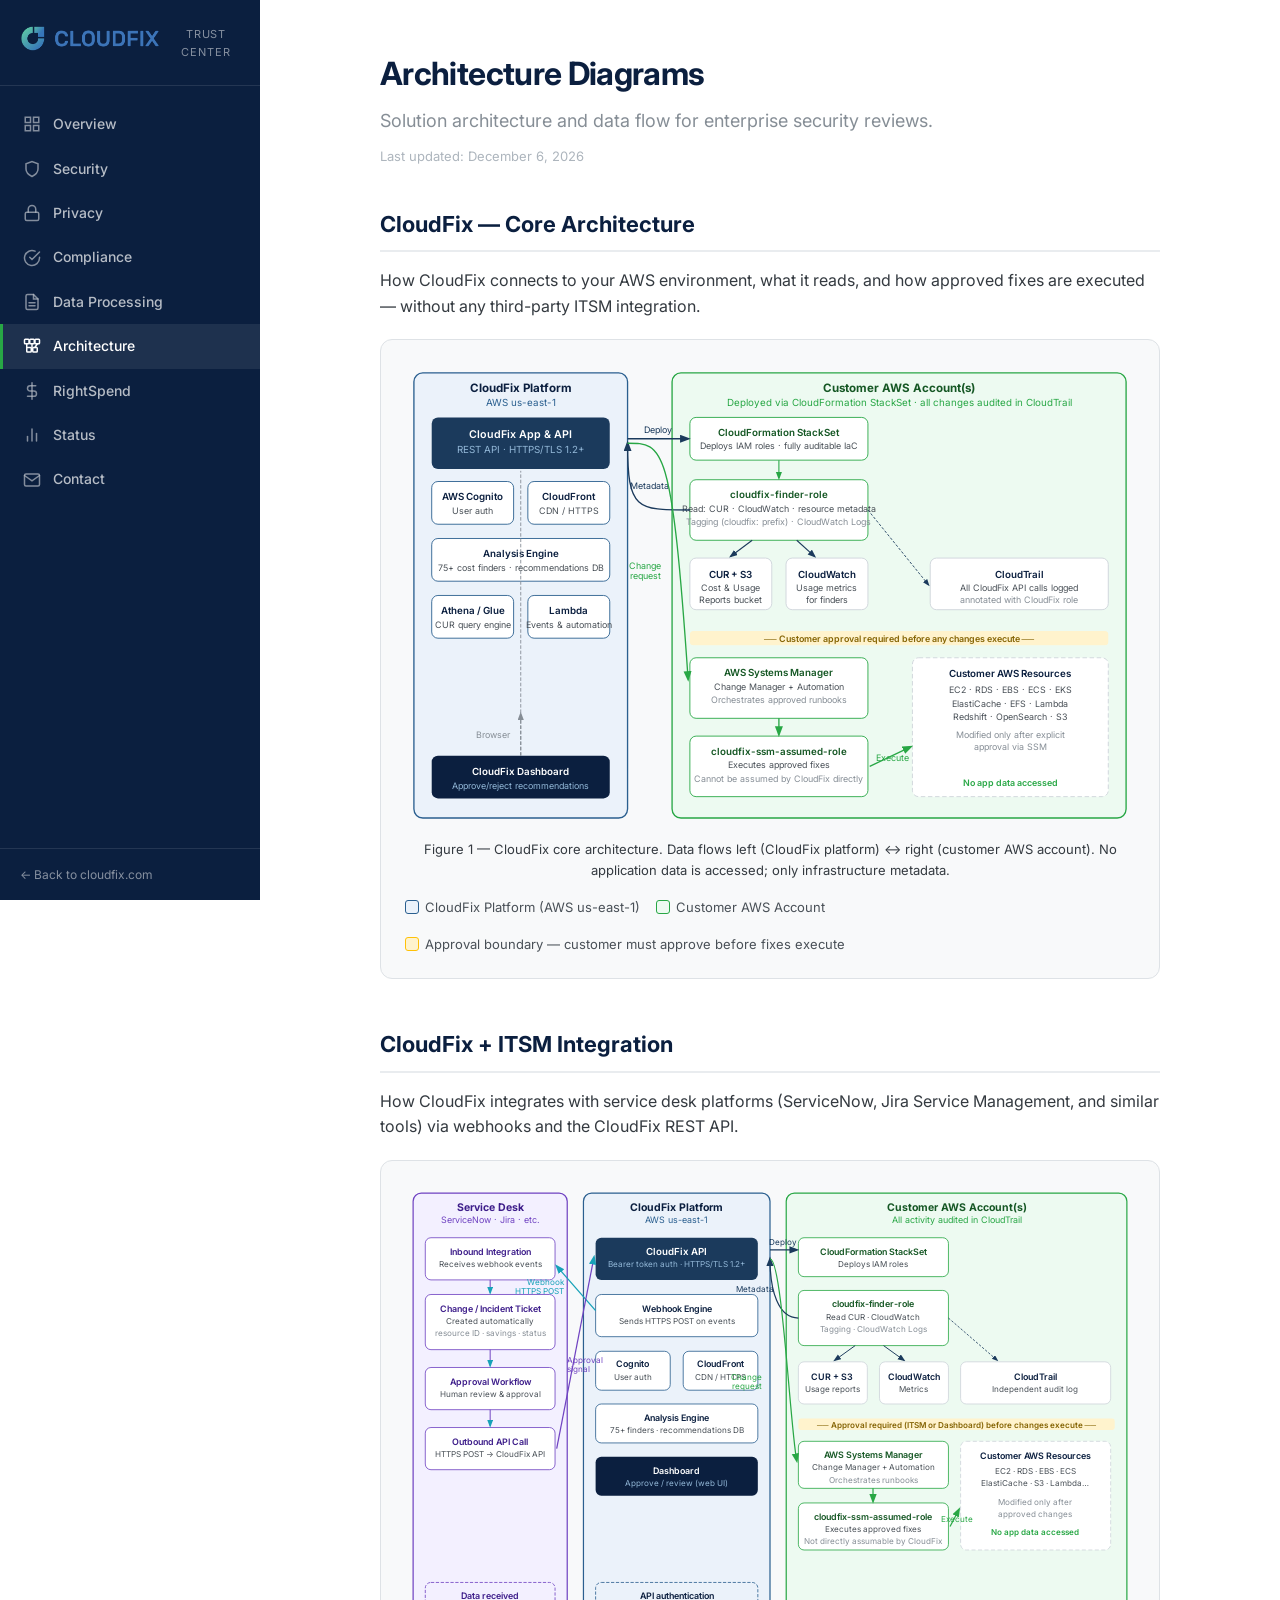
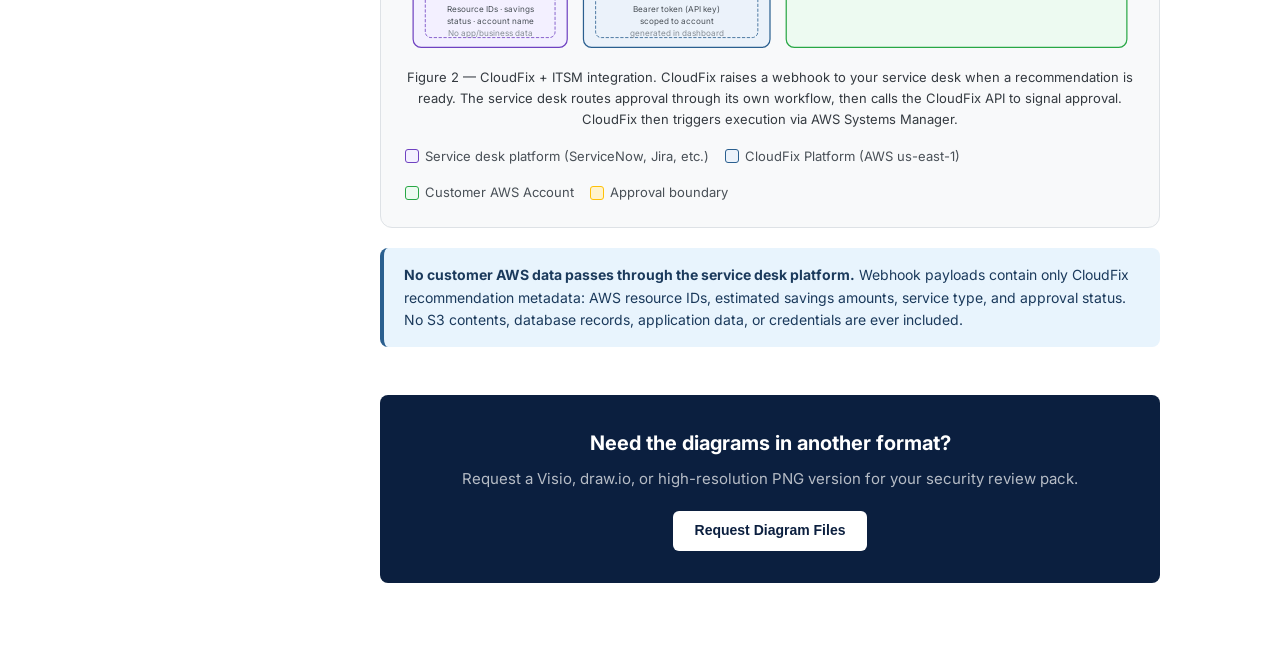
==== architecture.html @ df43fc8d "Add architecture diagrams page with core and ITSM integration SVGs - New architecture.html: two inli" ====
<!DOCTYPE html>
<html lang="en">
<head>
  <meta charset="UTF-8">
  <meta name="viewport" content="width=device-width, initial-scale=1.0">
  <title>Trust Center — CloudFix</title>
  <meta name="description" content="CloudFix solution architecture diagrams — standalone and ITSM integration (ServiceNow, Jira, etc.).">
  <link rel="icon" type="image/png" href="assets/cloudfix-logo.png">
  <link rel="preconnect" href="https://fonts.googleapis.com">
  <link rel="preconnect" href="https://fonts.gstatic.com" crossorigin>
  <link href="https://fonts.googleapis.com/css2?family=Inter:wght@400;500;600;700&display=swap" rel="stylesheet">
  <link rel="stylesheet" href="css/style.css">
  <style>
    .diagram-wrap {
      background: #F8F9FA;
      border: 1px solid #DEE2E6;
      border-radius: 12px;
      padding: 24px;
      margin-top: 20px;
      overflow-x: auto;
    }
    .diagram-wrap svg {
      display: block;
      margin: 0 auto;
      max-width: 100%;
      height: auto;
    }
    .diagram-caption {
      font-size: 13px;
      color: #868E96;
      text-align: center;
      margin-top: 12px;
    }
    .diagram-legend {
      display: flex;
      flex-wrap: wrap;
      gap: 16px;
      margin-top: 16px;
      font-size: 13px;
      color: #495057;
    }
    .legend-item {
      display: flex;
      align-items: center;
      gap: 6px;
    }
    .legend-swatch {
      width: 14px;
      height: 14px;
      border-radius: 3px;
      flex-shrink: 0;
    }
  </style>
</head>
<body>

<div class="mobile-header">
  <div class="brand-row">
    <img src="assets/cloudfix-logo.png" alt="CloudFix" class="logo-img">
  </div>
  <button class="hamburger" id="hamburger" aria-label="Open menu">
    <svg viewBox="0 0 24 24" fill="none" stroke="currentColor" stroke-width="2" stroke-linecap="round"><line x1="3" y1="6" x2="21" y2="6"/><line x1="3" y1="12" x2="21" y2="12"/><line x1="3" y1="18" x2="21" y2="18"/></svg>
  </button>
</div>
<div class="sidebar-overlay" id="sidebar-overlay"></div>

<div class="layout">
  <nav class="sidebar" id="sidebar">
    <div class="sidebar-brand">
      <img src="assets/cloudfix-logo.png" alt="CloudFix" class="logo-img">
      <div class="brand-sub">Trust Center</div>
    </div>
    <div class="sidebar-nav">
      <a href="index.html">
        <svg class="nav-icon" viewBox="0 0 24 24" fill="none" stroke="currentColor" stroke-width="2" stroke-linecap="round"><rect x="3" y="3" width="7" height="7"/><rect x="14" y="3" width="7" height="7"/><rect x="3" y="14" width="7" height="7"/><rect x="14" y="14" width="7" height="7"/></svg>
        Overview
      </a>
      <a href="security.html">
        <svg class="nav-icon" viewBox="0 0 24 24" fill="none" stroke="currentColor" stroke-width="2" stroke-linecap="round"><path d="M12 22s8-4 8-10V5l-8-3-8 3v7c0 6 8 10 8 10z"/></svg>
        Security
      </a>
      <a href="privacy.html">
        <svg class="nav-icon" viewBox="0 0 24 24" fill="none" stroke="currentColor" stroke-width="2" stroke-linecap="round"><rect x="3" y="11" width="18" height="11" rx="2" ry="2"/><path d="M7 11V7a5 5 0 0110 0v4"/></svg>
        Privacy
      </a>
      <a href="compliance.html">
        <svg class="nav-icon" viewBox="0 0 24 24" fill="none" stroke="currentColor" stroke-width="2" stroke-linecap="round"><path d="M22 11.08V12a10 10 0 11-5.93-9.14"/><polyline points="22 4 12 14.01 9 11.01"/></svg>
        Compliance
      </a>
      <a href="data-processing.html">
        <svg class="nav-icon" viewBox="0 0 24 24" fill="none" stroke="currentColor" stroke-width="2" stroke-linecap="round"><path d="M14 2H6a2 2 0 00-2 2v16a2 2 0 002 2h12a2 2 0 002-2V8z"/><polyline points="14 2 14 8 20 8"/><line x1="16" y1="13" x2="8" y2="13"/><line x1="16" y1="17" x2="8" y2="17"/></svg>
        Data Processing
      </a>
      <a href="architecture.html" class="active">
        <svg class="nav-icon" viewBox="0 0 24 24" fill="none" stroke="currentColor" stroke-width="2" stroke-linecap="round"><rect x="2" y="3" width="6" height="6" rx="1"/><rect x="9" y="3" width="6" height="6" rx="1"/><rect x="16" y="3" width="6" height="6" rx="1"/><rect x="5" y="14" width="6" height="6" rx="1"/><rect x="13" y="14" width="6" height="6" rx="1"/><line x1="5" y1="9" x2="5" y2="14"/><line x1="12" y1="9" x2="12" y2="14"/><line x1="19" y1="9" x2="16" y2="14"/></svg>
        Architecture
      </a>
      <a href="rightspend.html">
        <svg class="nav-icon" viewBox="0 0 24 24" fill="none" stroke="currentColor" stroke-width="2" stroke-linecap="round"><line x1="12" y1="1" x2="12" y2="23"/><path d="M17 5H9.5a3.5 3.5 0 000 7h5a3.5 3.5 0 010 7H6"/></svg>
        RightSpend
      </a>
      <a href="status.html">
        <svg class="nav-icon" viewBox="0 0 24 24" fill="none" stroke="currentColor" stroke-width="2" stroke-linecap="round"><line x1="18" y1="20" x2="18" y2="10"/><line x1="12" y1="20" x2="12" y2="4"/><line x1="6" y1="20" x2="6" y2="14"/></svg>
        Status
      </a>
      <a href="contact.html">
        <svg class="nav-icon" viewBox="0 0 24 24" fill="none" stroke="currentColor" stroke-width="2" stroke-linecap="round"><path d="M4 4h16c1.1 0 2 .9 2 2v12c0 1.1-.9 2-2 2H4c-1.1 0-2-.9-2-2V6c0-1.1.9-2 2-2z"/><polyline points="22,6 12,13 2,6"/></svg>
        Contact
      </a>
    </div>
    <div class="sidebar-footer">
      <a href="https://cloudfix.com" target="_blank" rel="noopener">← Back to cloudfix.com</a>
    </div>
  </nav>

  <main class="main-content">
    <div class="page-wrapper">

      <div class="page-header">
        <h1>Architecture Diagrams</h1>
        <p class="subtitle">Solution architecture and data flow for enterprise security reviews.</p>
        <p class="last-updated" data-last-updated></p>
      </div>

      <!-- Diagram 1: CloudFix standalone -->
      <div class="section" id="standalone">
        <h2>CloudFix — Core Architecture</h2>
        <p>How CloudFix connects to your AWS environment, what it reads, and how approved fixes are executed — without any third-party ITSM integration.</p>

        <div class="diagram-wrap">
          <!-- 820 × 520 viewport -->
          <svg viewBox="0 0 820 520" xmlns="http://www.w3.org/2000/svg" font-family="Inter, sans-serif" font-size="12">
            <defs>
              <marker id="arrow1" markerWidth="8" markerHeight="8" refX="6" refY="3" orient="auto">
                <path d="M0,0 L0,6 L8,3 z" fill="#1B3A5C"/>
              </marker>
              <marker id="arrow1g" markerWidth="8" markerHeight="8" refX="6" refY="3" orient="auto">
                <path d="M0,0 L0,6 L8,3 z" fill="#28A745"/>
              </marker>
              <marker id="arrow1r" markerWidth="8" markerHeight="8" refX="6" refY="3" orient="auto">
                <path d="M0,0 L0,6 L8,3 z" fill="#868E96"/>
              </marker>
            </defs>

            <!-- ── Zone: CloudFix Platform (left) ── -->
            <rect x="10" y="10" width="240" height="500" rx="10" fill="#EBF2FA" stroke="#2A5F8F" stroke-width="1.5"/>
            <text x="130" y="32" text-anchor="middle" font-weight="700" font-size="13" fill="#0B1F3F">CloudFix Platform</text>
            <text x="130" y="47" text-anchor="middle" font-size="11" fill="#2A5F8F">AWS us-east-1</text>

            <!-- CloudFix App box -->
            <rect x="30" y="60" width="200" height="58" rx="7" fill="#1B3A5C"/>
            <text x="130" y="83" text-anchor="middle" font-weight="600" fill="#fff" font-size="12">CloudFix App &amp; API</text>
            <text x="130" y="100" text-anchor="middle" fill="#93B8D8" font-size="11">REST API · HTTPS/TLS 1.2+</text>

            <!-- Cognito -->
            <rect x="30" y="132" width="92" height="48" rx="7" fill="#fff" stroke="#2A5F8F" stroke-width="1"/>
            <text x="76" y="153" text-anchor="middle" font-weight="600" fill="#0B1F3F" font-size="11">AWS Cognito</text>
            <text x="76" y="168" text-anchor="middle" fill="#495057" font-size="10">User auth</text>

            <!-- CloudFront -->
            <rect x="138" y="132" width="92" height="48" rx="7" fill="#fff" stroke="#2A5F8F" stroke-width="1"/>
            <text x="184" y="153" text-anchor="middle" font-weight="600" fill="#0B1F3F" font-size="11">CloudFront</text>
            <text x="184" y="168" text-anchor="middle" fill="#495057" font-size="10">CDN / HTTPS</text>

            <!-- Analysis Engine -->
            <rect x="30" y="196" width="200" height="48" rx="7" fill="#fff" stroke="#2A5F8F" stroke-width="1"/>
            <text x="130" y="217" text-anchor="middle" font-weight="600" fill="#0B1F3F" font-size="11">Analysis Engine</text>
            <text x="130" y="232" text-anchor="middle" fill="#495057" font-size="10">75+ cost finders · recommendations DB</text>

            <!-- Athena/Glue -->
            <rect x="30" y="260" width="92" height="48" rx="7" fill="#fff" stroke="#2A5F8F" stroke-width="1"/>
            <text x="76" y="281" text-anchor="middle" font-weight="600" fill="#0B1F3F" font-size="11">Athena / Glue</text>
            <text x="76" y="296" text-anchor="middle" fill="#495057" font-size="10">CUR query engine</text>

            <!-- Lambda -->
            <rect x="138" y="260" width="92" height="48" rx="7" fill="#fff" stroke="#2A5F8F" stroke-width="1"/>
            <text x="184" y="281" text-anchor="middle" font-weight="600" fill="#0B1F3F" font-size="11">Lambda</text>
            <text x="184" y="296" text-anchor="middle" fill="#495057" font-size="10">Events &amp; automation</text>

            <!-- Dashboard -->
            <rect x="30" y="440" width="200" height="48" rx="7" fill="#0B1F3F"/>
            <text x="130" y="462" text-anchor="middle" font-weight="600" fill="#fff" font-size="11">CloudFix Dashboard</text>
            <text x="130" y="477" text-anchor="middle" fill="#93B8D8" font-size="10">Approve/reject recommendations</text>

            <!-- ── Zone: Customer AWS Account (right) ── -->
            <rect x="300" y="10" width="510" height="500" rx="10" fill="#EDFAF1" stroke="#28A745" stroke-width="1.5"/>
            <text x="555" y="32" text-anchor="middle" font-weight="700" font-size="13" fill="#155724">Customer AWS Account(s)</text>
            <text x="555" y="47" text-anchor="middle" font-size="11" fill="#28A745">Deployed via CloudFormation StackSet · all changes audited in CloudTrail</text>

            <!-- CloudFormation StackSet -->
            <rect x="320" y="60" width="200" height="48" rx="7" fill="#fff" stroke="#28A745" stroke-width="1"/>
            <text x="420" y="81" text-anchor="middle" font-weight="600" fill="#155724" font-size="11">CloudFormation StackSet</text>
            <text x="420" y="96" text-anchor="middle" fill="#495057" font-size="10">Deploys IAM roles · fully auditable IaC</text>

            <!-- Finder Role -->
            <rect x="320" y="130" width="200" height="68" rx="7" fill="#fff" stroke="#28A745" stroke-width="1"/>
            <text x="420" y="151" text-anchor="middle" font-weight="600" fill="#155724" font-size="11">cloudfix-finder-role</text>
            <text x="420" y="166" text-anchor="middle" fill="#495057" font-size="10">Read: CUR · CloudWatch · resource metadata</text>
            <text x="420" y="181" text-anchor="middle" fill="#868E96" font-size="10">Tagging (cloudfix: prefix) · CloudWatch Logs</text>

            <!-- CUR / S3 / Athena in customer account -->
            <rect x="320" y="218" width="92" height="58" rx="7" fill="#fff" stroke="#CED4DA" stroke-width="1"/>
            <text x="366" y="240" text-anchor="middle" font-weight="600" fill="#0B1F3F" font-size="11">CUR + S3</text>
            <text x="366" y="255" text-anchor="middle" fill="#495057" font-size="10">Cost &amp; Usage</text>
            <text x="366" y="269" text-anchor="middle" fill="#495057" font-size="10">Reports bucket</text>

            <!-- CloudWatch -->
            <rect x="428" y="218" width="92" height="58" rx="7" fill="#fff" stroke="#CED4DA" stroke-width="1"/>
            <text x="474" y="240" text-anchor="middle" font-weight="600" fill="#0B1F3F" font-size="11">CloudWatch</text>
            <text x="474" y="255" text-anchor="middle" fill="#495057" font-size="10">Usage metrics</text>
            <text x="474" y="269" text-anchor="middle" fill="#495057" font-size="10">for finders</text>

            <!-- CloudTrail -->
            <rect x="590" y="218" width="200" height="58" rx="7" fill="#fff" stroke="#CED4DA" stroke-width="1"/>
            <text x="690" y="240" text-anchor="middle" font-weight="600" fill="#0B1F3F" font-size="11">CloudTrail</text>
            <text x="690" y="255" text-anchor="middle" fill="#495057" font-size="10">All CloudFix API calls logged</text>
            <text x="690" y="269" text-anchor="middle" fill="#868E96" font-size="10">annotated with CloudFix role</text>

            <!-- Approval boundary -->
            <rect x="320" y="300" width="470" height="16" rx="4" fill="#FFF3CD"/>
            <text x="555" y="312" text-anchor="middle" font-size="10" fill="#856404" font-weight="600">── Customer approval required before any changes execute ──</text>

            <!-- SSM Change Manager -->
            <rect x="320" y="330" width="200" height="68" rx="7" fill="#fff" stroke="#28A745" stroke-width="1"/>
            <text x="420" y="351" text-anchor="middle" font-weight="600" fill="#155724" font-size="11">AWS Systems Manager</text>
            <text x="420" y="366" text-anchor="middle" fill="#495057" font-size="10">Change Manager + Automation</text>
            <text x="420" y="381" text-anchor="middle" fill="#868E96" font-size="10">Orchestrates approved runbooks</text>

            <!-- SSM Assumed Role -->
            <rect x="320" y="418" width="200" height="68" rx="7" fill="#fff" stroke="#28A745" stroke-width="1"/>
            <text x="420" y="439" text-anchor="middle" font-weight="600" fill="#155724" font-size="11">cloudfix-ssm-assumed-role</text>
            <text x="420" y="454" text-anchor="middle" fill="#495057" font-size="10">Executes approved fixes</text>
            <text x="420" y="469" text-anchor="middle" fill="#868E96" font-size="10">Cannot be assumed by CloudFix directly</text>

            <!-- AWS resources box -->
            <rect x="570" y="330" width="220" height="156" rx="7" fill="#fff" stroke="#CED4DA" stroke-width="1" stroke-dasharray="5,3"/>
            <text x="680" y="352" text-anchor="middle" font-weight="600" fill="#0B1F3F" font-size="11">Customer AWS Resources</text>
            <text x="680" y="370" text-anchor="middle" fill="#495057" font-size="10">EC2 · RDS · EBS · ECS · EKS</text>
            <text x="680" y="385" text-anchor="middle" fill="#495057" font-size="10">ElastiCache · EFS · Lambda</text>
            <text x="680" y="400" text-anchor="middle" fill="#495057" font-size="10">Redshift · OpenSearch · S3</text>
            <text x="680" y="420" text-anchor="middle" fill="#868E96" font-size="10">Modified only after explicit</text>
            <text x="680" y="434" text-anchor="middle" fill="#868E96" font-size="10">approval via SSM</text>
            <text x="680" y="474" text-anchor="middle" fill="#28A745" font-size="10" font-weight="600">No app data accessed</text>

            <!-- ── Arrows ── -->
            <!-- User → Dashboard -->
            <line x1="130" y1="440" x2="130" y2="393" stroke="#868E96" stroke-width="1.2" marker-end="url(#arrow1r)" stroke-dasharray="4,2"/>
            <text x="118" y="420" text-anchor="end" fill="#868E96" font-size="10">Browser</text>

            <!-- Dashboard → API -->
            <line x1="130" y1="440" x2="130" y2="120" stroke="#868E96" stroke-width="1" stroke-dasharray="4,2"/>

            <!-- CloudFix → StackSet (onboarding, labelled) -->
            <line x1="250" y1="84" x2="318" y2="84" stroke="#1B3A5C" stroke-width="1.5" marker-end="url(#arrow1)"/>
            <text x="284" y="78" text-anchor="middle" fill="#1B3A5C" font-size="10">Deploy</text>

            <!-- StackSet → Finder Role -->
            <line x1="420" y1="108" x2="420" y2="128" stroke="#28A745" stroke-width="1.2" marker-end="url(#arrow1g)"/>

            <!-- Finder → CUR -->
            <line x1="390" y1="198" x2="366" y2="216" stroke="#1B3A5C" stroke-width="1.2" marker-end="url(#arrow1)"/>
            <!-- Finder → CloudWatch -->
            <line x1="440" y1="198" x2="460" y2="216" stroke="#1B3A5C" stroke-width="1.2" marker-end="url(#arrow1)"/>
            <!-- Finder → CloudTrail (read) -->
            <line x1="520" y1="164" x2="588" y2="248" stroke="#1B3A5C" stroke-width="1" stroke-dasharray="3,2" marker-end="url(#arrow1)"/>

            <!-- Finder → CloudFix App (metadata back) -->
            <path d="M320,164 C260,164 250,164 250,89" stroke="#1B3A5C" stroke-width="1.5" fill="none" marker-end="url(#arrow1)"/>
            <text x="275" y="140" text-anchor="middle" fill="#1B3A5C" font-size="10">Metadata</text>

            <!-- CloudFix App → SSM (trigger change request) -->
            <path d="M250,89 C290,89 300,89 318,354" stroke="#28A745" stroke-width="1.5" fill="none" marker-end="url(#arrow1g)"/>
            <text x="270" y="230" text-anchor="middle" fill="#28A745" font-size="10">Change</text>
            <text x="270" y="242" text-anchor="middle" fill="#28A745" font-size="10">request</text>

            <!-- SSM → Assumed role -->
            <line x1="420" y1="398" x2="420" y2="416" stroke="#28A745" stroke-width="1.5" marker-end="url(#arrow1g)"/>

            <!-- Assumed role → AWS resources -->
            <line x1="522" y1="452" x2="568" y2="430" stroke="#28A745" stroke-width="1.5" marker-end="url(#arrow1g)"/>
            <text x="548" y="446" text-anchor="middle" fill="#28A745" font-size="10">Execute</text>

          </svg>
          <p class="diagram-caption">Figure 1 — CloudFix core architecture. Data flows left (CloudFix platform) ↔ right (customer AWS account). No application data is accessed; only infrastructure metadata.</p>
          <div class="diagram-legend">
            <div class="legend-item"><div class="legend-swatch" style="background:#EBF2FA;border:1.5px solid #2A5F8F;"></div> CloudFix Platform (AWS us-east-1)</div>
            <div class="legend-item"><div class="legend-swatch" style="background:#EDFAF1;border:1.5px solid #28A745;"></div> Customer AWS Account</div>
            <div class="legend-item"><div class="legend-swatch" style="background:#FFF3CD;border:1px solid #FFC107;"></div> Approval boundary — customer must approve before fixes execute</div>
          </div>
        </div>
      </div>

      <!-- Diagram 2: ITSM integration -->
      <div class="section" id="itsm">
        <h2>CloudFix + ITSM Integration</h2>
        <p>How CloudFix integrates with service desk platforms (ServiceNow, Jira Service Management, and similar tools) via webhooks and the CloudFix REST API.</p>

        <div class="diagram-wrap">
          <!-- 820 × 560 viewport -->
          <svg viewBox="0 0 900 580" xmlns="http://www.w3.org/2000/svg" font-family="Inter, sans-serif" font-size="12">
            <defs>
              <marker id="a2b" markerWidth="8" markerHeight="8" refX="6" refY="3" orient="auto">
                <path d="M0,0 L0,6 L8,3 z" fill="#1B3A5C"/>
              </marker>
              <marker id="a2g" markerWidth="8" markerHeight="8" refX="6" refY="3" orient="auto">
                <path d="M0,0 L0,6 L8,3 z" fill="#28A745"/>
              </marker>
              <marker id="a2t" markerWidth="8" markerHeight="8" refX="6" refY="3" orient="auto">
                <path d="M0,0 L0,6 L8,3 z" fill="#17A2B8"/>
              </marker>
              <marker id="a2r" markerWidth="8" markerHeight="8" refX="6" refY="3" orient="auto">
                <path d="M0,0 L0,6 L8,3 z" fill="#868E96"/>
              </marker>
            </defs>

            <!-- ── Zone: ITSM Platform (leftmost) ── -->
            <rect x="10" y="10" width="190" height="560" rx="10" fill="#F3F0FF" stroke="#6F42C1" stroke-width="1.5"/>
            <text x="105" y="32" text-anchor="middle" font-weight="700" font-size="13" fill="#3D1D8A">Service Desk</text>
            <text x="105" y="47" text-anchor="middle" font-size="11" fill="#6F42C1">ServiceNow · Jira · etc.</text>

            <!-- ITSM Inbound webhook handler -->
            <rect x="25" y="65" width="160" height="52" rx="7" fill="#fff" stroke="#6F42C1" stroke-width="1"/>
            <text x="105" y="86" text-anchor="middle" font-weight="600" fill="#3D1D8A" font-size="11">Inbound Integration</text>
            <text x="105" y="101" text-anchor="middle" fill="#495057" font-size="10">Receives webhook events</text>

            <!-- ITSM Ticket -->
            <rect x="25" y="135" width="160" height="68" rx="7" fill="#fff" stroke="#6F42C1" stroke-width="1"/>
            <text x="105" y="156" text-anchor="middle" font-weight="600" fill="#3D1D8A" font-size="11">Change / Incident Ticket</text>
            <text x="105" y="171" text-anchor="middle" fill="#495057" font-size="10">Created automatically</text>
            <text x="105" y="186" text-anchor="middle" fill="#868E96" font-size="10">resource ID · savings · status</text>

            <!-- Approval workflow -->
            <rect x="25" y="225" width="160" height="52" rx="7" fill="#fff" stroke="#6F42C1" stroke-width="1"/>
            <text x="105" y="246" text-anchor="middle" font-weight="600" fill="#3D1D8A" font-size="11">Approval Workflow</text>
            <text x="105" y="261" text-anchor="middle" fill="#495057" font-size="10">Human review &amp; approval</text>

            <!-- ITSM outbound REST call -->
            <rect x="25" y="299" width="160" height="52" rx="7" fill="#fff" stroke="#6F42C1" stroke-width="1"/>
            <text x="105" y="320" text-anchor="middle" font-weight="600" fill="#3D1D8A" font-size="11">Outbound API Call</text>
            <text x="105" y="335" text-anchor="middle" fill="#495057" font-size="10">HTTPS POST → CloudFix API</text>

            <!-- Data note -->
            <rect x="25" y="490" width="160" height="68" rx="7" fill="#F3F0FF" stroke="#6F42C1" stroke-width="1" stroke-dasharray="4,2"/>
            <text x="105" y="511" text-anchor="middle" font-weight="600" fill="#3D1D8A" font-size="11">Data received</text>
            <text x="105" y="526" text-anchor="middle" fill="#495057" font-size="10">Resource IDs · savings</text>
            <text x="105" y="541" text-anchor="middle" fill="#495057" font-size="10">status · account name</text>
            <text x="105" y="556" text-anchor="middle" fill="#868E96" font-size="10">No app/business data</text>

            <!-- ── Zone: CloudFix Platform (centre) ── -->
            <rect x="220" y="10" width="230" height="560" rx="10" fill="#EBF2FA" stroke="#2A5F8F" stroke-width="1.5"/>
            <text x="335" y="32" text-anchor="middle" font-weight="700" font-size="13" fill="#0B1F3F">CloudFix Platform</text>
            <text x="335" y="47" text-anchor="middle" font-size="11" fill="#2A5F8F">AWS us-east-1</text>

            <!-- CloudFix API -->
            <rect x="235" y="65" width="200" height="52" rx="7" fill="#1B3A5C"/>
            <text x="335" y="86" text-anchor="middle" font-weight="600" fill="#fff" font-size="12">CloudFix API</text>
            <text x="335" y="101" text-anchor="middle" fill="#93B8D8" font-size="10">Bearer token auth · HTTPS/TLS 1.2+</text>

            <!-- Webhook engine -->
            <rect x="235" y="135" width="200" height="52" rx="7" fill="#fff" stroke="#2A5F8F" stroke-width="1"/>
            <text x="335" y="156" text-anchor="middle" font-weight="600" fill="#0B1F3F" font-size="11">Webhook Engine</text>
            <text x="335" y="171" text-anchor="middle" fill="#495057" font-size="10">Sends HTTPS POST on events</text>

            <!-- Cognito -->
            <rect x="235" y="205" width="92" height="48" rx="7" fill="#fff" stroke="#2A5F8F" stroke-width="1"/>
            <text x="281" y="225" text-anchor="middle" font-weight="600" fill="#0B1F3F" font-size="11">Cognito</text>
            <text x="281" y="240" text-anchor="middle" fill="#495057" font-size="10">User auth</text>

            <!-- CloudFront -->
            <rect x="343" y="205" width="92" height="48" rx="7" fill="#fff" stroke="#2A5F8F" stroke-width="1"/>
            <text x="389" y="225" text-anchor="middle" font-weight="600" fill="#0B1F3F" font-size="11">CloudFront</text>
            <text x="389" y="240" text-anchor="middle" fill="#495057" font-size="10">CDN / HTTPS</text>

            <!-- Analysis engine -->
            <rect x="235" y="270" width="200" height="48" rx="7" fill="#fff" stroke="#2A5F8F" stroke-width="1"/>
            <text x="335" y="291" text-anchor="middle" font-weight="600" fill="#0B1F3F" font-size="11">Analysis Engine</text>
            <text x="335" y="306" text-anchor="middle" fill="#495057" font-size="10">75+ finders · recommendations DB</text>

            <!-- Dashboard -->
            <rect x="235" y="335" width="200" height="48" rx="7" fill="#0B1F3F"/>
            <text x="335" y="356" text-anchor="middle" font-weight="600" fill="#fff" font-size="11">Dashboard</text>
            <text x="335" y="371" text-anchor="middle" fill="#93B8D8" font-size="10">Approve / review (web UI)</text>

            <!-- API key note -->
            <rect x="235" y="490" width="200" height="68" rx="7" fill="#EBF2FA" stroke="#2A5F8F" stroke-width="1" stroke-dasharray="4,2"/>
            <text x="335" y="511" text-anchor="middle" font-weight="600" fill="#0B1F3F" font-size="11">API authentication</text>
            <text x="335" y="526" text-anchor="middle" fill="#495057" font-size="10">Bearer token (API key)</text>
            <text x="335" y="541" text-anchor="middle" fill="#495057" font-size="10">scoped to account</text>
            <text x="335" y="556" text-anchor="middle" fill="#868E96" font-size="10">generated in dashboard</text>

            <!-- ── Zone: Customer AWS Account (right) ── -->
            <rect x="470" y="10" width="420" height="560" rx="10" fill="#EDFAF1" stroke="#28A745" stroke-width="1.5"/>
            <text x="680" y="32" text-anchor="middle" font-weight="700" font-size="13" fill="#155724">Customer AWS Account(s)</text>
            <text x="680" y="47" text-anchor="middle" font-size="11" fill="#28A745">All activity audited in CloudTrail</text>

            <!-- CloudFormation -->
            <rect x="485" y="65" width="185" height="48" rx="7" fill="#fff" stroke="#28A745" stroke-width="1"/>
            <text x="577" y="86" text-anchor="middle" font-weight="600" fill="#155724" font-size="11">CloudFormation StackSet</text>
            <text x="577" y="101" text-anchor="middle" fill="#495057" font-size="10">Deploys IAM roles</text>

            <!-- Finder role -->
            <rect x="485" y="130" width="185" height="68" rx="7" fill="#fff" stroke="#28A745" stroke-width="1"/>
            <text x="577" y="151" text-anchor="middle" font-weight="600" fill="#155724" font-size="11">cloudfix-finder-role</text>
            <text x="577" y="166" text-anchor="middle" fill="#495057" font-size="10">Read CUR · CloudWatch</text>
            <text x="577" y="181" text-anchor="middle" fill="#868E96" font-size="10">Tagging · CloudWatch Logs</text>

            <!-- CUR/S3 -->
            <rect x="485" y="218" width="85" height="52" rx="7" fill="#fff" stroke="#CED4DA" stroke-width="1"/>
            <text x="527" y="240" text-anchor="middle" font-weight="600" fill="#0B1F3F" font-size="11">CUR + S3</text>
            <text x="527" y="255" text-anchor="middle" fill="#495057" font-size="10">Usage reports</text>

            <!-- CloudWatch -->
            <rect x="585" y="218" width="85" height="52" rx="7" fill="#fff" stroke="#CED4DA" stroke-width="1"/>
            <text x="627" y="240" text-anchor="middle" font-weight="600" fill="#0B1F3F" font-size="11">CloudWatch</text>
            <text x="627" y="255" text-anchor="middle" fill="#495057" font-size="10">Metrics</text>

            <!-- CloudTrail -->
            <rect x="685" y="218" width="185" height="52" rx="7" fill="#fff" stroke="#CED4DA" stroke-width="1"/>
            <text x="777" y="240" text-anchor="middle" font-weight="600" fill="#0B1F3F" font-size="11">CloudTrail</text>
            <text x="777" y="255" text-anchor="middle" fill="#495057" font-size="10">Independent audit log</text>

            <!-- Approval band -->
            <rect x="485" y="288" width="390" height="14" rx="3" fill="#FFF3CD"/>
            <text x="680" y="299" text-anchor="middle" font-size="10" fill="#856404" font-weight="600">── Approval required (ITSM or Dashboard) before changes execute ──</text>

            <!-- SSM -->
            <rect x="485" y="316" width="185" height="58" rx="7" fill="#fff" stroke="#28A745" stroke-width="1"/>
            <text x="577" y="337" text-anchor="middle" font-weight="600" fill="#155724" font-size="11">AWS Systems Manager</text>
            <text x="577" y="352" text-anchor="middle" fill="#495057" font-size="10">Change Manager + Automation</text>
            <text x="577" y="367" text-anchor="middle" fill="#868E96" font-size="10">Orchestrates runbooks</text>

            <!-- SSM Assumed -->
            <rect x="485" y="392" width="185" height="58" rx="7" fill="#fff" stroke="#28A745" stroke-width="1"/>
            <text x="577" y="413" text-anchor="middle" font-weight="600" fill="#155724" font-size="11">cloudfix-ssm-assumed-role</text>
            <text x="577" y="428" text-anchor="middle" fill="#495057" font-size="10">Executes approved fixes</text>
            <text x="577" y="443" text-anchor="middle" fill="#868E96" font-size="10">Not directly assumable by CloudFix</text>

            <!-- AWS Resources -->
            <rect x="685" y="316" width="185" height="134" rx="7" fill="#fff" stroke="#CED4DA" stroke-width="1" stroke-dasharray="5,3"/>
            <text x="777" y="338" text-anchor="middle" font-weight="600" fill="#0B1F3F" font-size="11">Customer AWS Resources</text>
            <text x="777" y="356" text-anchor="middle" fill="#495057" font-size="10">EC2 · RDS · EBS · ECS</text>
            <text x="777" y="371" text-anchor="middle" fill="#495057" font-size="10">ElastiCache · S3 · Lambda…</text>
            <text x="777" y="395" text-anchor="middle" fill="#868E96" font-size="10">Modified only after</text>
            <text x="777" y="409" text-anchor="middle" fill="#868E96" font-size="10">approved changes</text>
            <text x="777" y="432" text-anchor="middle" fill="#28A745" font-size="10" font-weight="600">No app data accessed</text>

            <!-- ── Arrows ── -->
            <!-- CF webhook → ITSM inbound -->
            <line x1="235" y1="155" x2="187" y2="100" stroke="#17A2B8" stroke-width="1.5" marker-end="url(#a2t)"/>
            <text x="196" y="123" text-anchor="end" fill="#17A2B8" font-size="10">Webhook</text>
            <text x="196" y="134" text-anchor="end" fill="#17A2B8" font-size="10">HTTPS POST</text>

            <!-- ITSM ticket created -->
            <line x1="105" y1="117" x2="105" y2="133" stroke="#6F42C1" stroke-width="1.2" marker-end="url(#a2t)"/>

            <!-- Ticket → approval -->
            <line x1="105" y1="203" x2="105" y2="223" stroke="#6F42C1" stroke-width="1.2" marker-end="url(#a2t)"/>

            <!-- Approval → outbound -->
            <line x1="105" y1="277" x2="105" y2="297" stroke="#6F42C1" stroke-width="1.2" marker-end="url(#a2t)"/>

            <!-- ITSM outbound → CloudFix API -->
            <line x1="187" y1="325" x2="233" y2="89" stroke="#6F42C1" stroke-width="1.5" marker-end="url(#a2t)"/>
            <text x="200" y="220" text-anchor="start" fill="#6F42C1" font-size="10">Approval</text>
            <text x="200" y="231" text-anchor="start" fill="#6F42C1" font-size="10">signal</text>

            <!-- CloudFix API → finder (deploy/trigger) -->
            <line x1="450" y1="80" x2="483" y2="80" stroke="#1B3A5C" stroke-width="1.5" marker-end="url(#a2b)"/>
            <text x="466" y="74" text-anchor="middle" fill="#1B3A5C" font-size="10">Deploy</text>

            <!-- Finder → CUR -->
            <line x1="555" y1="198" x2="530" y2="216" stroke="#1B3A5C" stroke-width="1.2" marker-end="url(#a2b)"/>
            <!-- Finder → CW -->
            <line x1="590" y1="198" x2="615" y2="216" stroke="#1B3A5C" stroke-width="1.2" marker-end="url(#a2b)"/>
            <!-- Finder → CloudTrail (read) -->
            <line x1="670" y1="164" x2="730" y2="216" stroke="#1B3A5C" stroke-width="1" stroke-dasharray="3,2" marker-end="url(#a2b)"/>

            <!-- Finder → CloudFix (metadata back) -->
            <path d="M485,164 C460,164 450,130 450,91" stroke="#1B3A5C" stroke-width="1.5" fill="none" marker-end="url(#a2b)"/>
            <text x="455" y="132" text-anchor="end" fill="#1B3A5C" font-size="10">Metadata</text>

            <!-- CloudFix → SSM (change request) -->
            <path d="M450,91 C465,91 475,300 483,340" stroke="#28A745" stroke-width="1.5" fill="none" marker-end="url(#a2g)"/>
            <text x="440" y="240" text-anchor="end" fill="#28A745" font-size="10">Change</text>
            <text x="440" y="251" text-anchor="end" fill="#28A745" font-size="10">request</text>

            <!-- SSM → assumed role -->
            <line x1="577" y1="374" x2="577" y2="390" stroke="#28A745" stroke-width="1.5" marker-end="url(#a2g)"/>

            <!-- Assumed role → resources -->
            <line x1="672" y1="421" x2="683" y2="400" stroke="#28A745" stroke-width="1.5" marker-end="url(#a2g)"/>
            <text x="680" y="415" text-anchor="middle" fill="#28A745" font-size="10">Execute</text>

          </svg>
          <p class="diagram-caption">Figure 2 — CloudFix + ITSM integration. CloudFix raises a webhook to your service desk when a recommendation is ready. The service desk routes approval through its own workflow, then calls the CloudFix API to signal approval. CloudFix then triggers execution via AWS Systems Manager.</p>
          <div class="diagram-legend">
            <div class="legend-item"><div class="legend-swatch" style="background:#F3F0FF;border:1.5px solid #6F42C1;"></div> Service desk platform (ServiceNow, Jira, etc.)</div>
            <div class="legend-item"><div class="legend-swatch" style="background:#EBF2FA;border:1.5px solid #2A5F8F;"></div> CloudFix Platform (AWS us-east-1)</div>
            <div class="legend-item"><div class="legend-swatch" style="background:#EDFAF1;border:1.5px solid #28A745;"></div> Customer AWS Account</div>
            <div class="legend-item"><div class="legend-swatch" style="background:#FFF3CD;border:1px solid #FFC107;"></div> Approval boundary</div>
          </div>
        </div>

        <div class="callout callout-info" style="margin-top:20px;">
          <strong>No customer AWS data passes through the service desk platform.</strong> Webhook payloads contain only CloudFix recommendation metadata: AWS resource IDs, estimated savings amounts, service type, and approval status. No S3 contents, database records, application data, or credentials are ever included.
        </div>
      </div>

      <div class="cta-banner">
        <h3>Need the diagrams in another format?</h3>
        <p>Request a Visio, draw.io, or high-resolution PNG version for your security review pack.</p>
        <button class="btn" data-open-modal>Request Diagram Files</button>
      </div>

    </div>
  </main>
</div>

<!-- Request Modal -->
<div class="modal-overlay" id="request-modal">
  <div class="modal">
    <div class="modal-header">
      <h3>Request Security Documentation</h3>
      <button class="modal-close" id="modal-close">&times;</button>
    </div>
    <div class="modal-body">
      <form id="request-access-form">
        <div class="form-group">
          <label for="req-name">Full Name *</label>
          <input type="text" id="req-name" name="name" required>
        </div>
        <div class="form-group">
          <label for="req-company">Company *</label>
          <input type="text" id="req-company" name="company" required>
        </div>
        <div class="form-group">
          <label for="req-email">Work Email *</label>
          <input type="email" id="req-email" name="email" required>
        </div>
        <div class="form-group">
          <label for="req-need">What do you need?</label>
          <select id="req-need" name="document_type">
            <option value="">Select...</option>
            <option value="architecture-diagram">Architecture Diagram (Visio / draw.io / PNG)</option>
            <option value="soc2-type2">SOC 2 Type 2 Report</option>
            <option value="penetration-test">Penetration Test Summary</option>
            <option value="dpa">Data Processing Addendum (DPA)</option>
            <option value="other">Other</option>
          </select>
        </div>
        <div class="form-group">
          <label for="req-message">Additional details</label>
          <textarea id="req-message" name="message" rows="3"></textarea>
        </div>
        <div class="form-group" style="display:none;opacity:0;height:0;overflow:hidden;" aria-hidden="true">
          <label for="req-website">Website</label>
          <input type="text" id="req-website" name="website" tabindex="-1" autocomplete="off">
        </div>
        <button type="submit" class="btn btn-primary" style="width:100%;justify-content:center;" id="req-submit-btn">Submit Request</button>
        <p id="req-form-status" style="margin-top:8px;text-align:center;display:none;"></p>
      </form>
      <script>
      (function(){
        var form = document.getElementById("request-access-form");
        if(!form) return;
        form.addEventListener("submit", function(e){
          e.preventDefault();
          var btn = document.getElementById("req-submit-btn");
          var st = document.getElementById("req-form-status");
          btn.disabled = true; btn.textContent = "Submitting...";
          var hp = document.getElementById("req-website"); if(hp && hp.value){btn.disabled=false;btn.textContent="Submit Request";return;}
          fetch("https://automate.billgleeson.com/webhook/trust-center-contact", {
            method: "POST",
            headers: {"Content-Type": "application/json"},
            body: JSON.stringify({
              _t: Math.floor(Date.now()/1000),
              name: document.getElementById("req-name").value,
              email: document.getElementById("req-email").value,
              company: document.getElementById("req-company").value,
              subject: "Doc Request: " + (document.getElementById("req-need").value || "General"),
              message: document.getElementById("req-message").value || "(No additional details)"
            })
          }).then(function(r){
            if(r.ok){
              st.style.display="block"; st.style.color="#059669";
              st.textContent="✓ Request submitted. We will respond within 2 business days.";
              form.reset();
            } else { throw new Error("err"); }
          }).catch(function(){
            st.style.display="block"; st.style.color="#dc2626";
            st.textContent="Failed to submit. Please try the contact page.";
          });
          btn.disabled = false; btn.textContent = "Submit Request";
        });
      })();
      </script>
    </div>
  </div>
</div>

<script src="js/main.js"></script>
</body>
</html>
---- css/style.css ----
/* ============================================
   CloudFix Trust Center — Style Sheet
   ============================================ */

/* --- Reset & Base --- */
*, *::before, *::after {
  box-sizing: border-box;
  margin: 0;
  padding: 0;
}

:root {
  /* CloudFix Brand */
  --cf-navy: #0B1F3F;
  --cf-blue: #1B3A5C;
  --cf-blue-light: #2A5F8F;
  --cf-green: #28A745;
  --cf-green-dark: #1E7E34;
  --cf-teal: #17A2B8;
  --cf-white: #FFFFFF;
  --cf-gray-50: #F8F9FA;
  --cf-gray-100: #F1F3F5;
  --cf-gray-200: #E9ECEF;
  --cf-gray-300: #DEE2E6;
  --cf-gray-400: #CED4DA;
  --cf-gray-500: #ADB5BD;
  --cf-gray-600: #868E96;
  --cf-gray-700: #495057;
  --cf-gray-800: #343A40;
  --cf-gray-900: #212529;
  --cf-text: #1A1A2E;

  /* Status */
  --status-green: #28A745;
  --status-amber: #FFC107;
  --status-red: #DC3545;

  /* Layout */
  --sidebar-width: 260px;
  --header-height: 64px;
  --content-max: 860px;

  /* Shadows */
  --shadow-sm: 0 1px 3px rgba(0,0,0,0.08);
  --shadow-md: 0 2px 8px rgba(0,0,0,0.10);
  --shadow-lg: 0 4px 16px rgba(0,0,0,0.12);

  /* Transitions */
  --transition: 0.2s ease;

  /* Border radius */
  --radius-sm: 6px;
  --radius-md: 8px;
  --radius-lg: 12px;
}

html {
  font-size: 16px;
  scroll-behavior: smooth;
}

body {
  font-family: 'Inter', -apple-system, BlinkMacSystemFont, 'Segoe UI', Roboto, 'Helvetica Neue', Arial, sans-serif;
  color: var(--cf-text);
  background: var(--cf-white);
  line-height: 1.6;
  -webkit-font-smoothing: antialiased;
  -moz-osx-font-smoothing: grayscale;
}

a {
  color: var(--cf-blue-light);
  text-decoration: none;
  transition: color var(--transition);
}

a:hover {
  color: var(--cf-teal);
}

img, svg {
  max-width: 100%;
  height: auto;
}

/* --- Layout --- */
.layout {
  display: flex;
  min-height: 100vh;
}

/* --- Sidebar --- */
.sidebar {
  position: fixed;
  top: 0;
  left: 0;
  width: var(--sidebar-width);
  height: 100vh;
  background: var(--cf-navy);
  color: var(--cf-white);
  display: flex;
  flex-direction: column;
  z-index: 100;
  overflow-y: auto;
  transition: transform 0.3s ease;
}

.sidebar-brand {
  padding: 24px 20px;
  border-bottom: 1px solid rgba(255,255,255,0.1);
  display: flex;
  align-items: center;
  gap: 12px;
}

.sidebar-brand .logo-img {
  width: 140px;
  height: auto;
  margin-bottom: 8px;
  display: block;
}

.sidebar-brand .brand-sub {
  font-size: 13px;
  color: var(--cf-muted, #94a3b8);
  letter-spacing: 0.05em;
  text-transform: uppercase;
  text-align: center;
}

.sidebar-brand .brand-text {
  font-size: 18px;
  font-weight: 700;
  letter-spacing: -0.02em;
  color: var(--cf-white);
}

.sidebar-brand .brand-sub {
  font-size: 11px;
  color: rgba(255,255,255,0.5);
  text-transform: uppercase;
  letter-spacing: 0.08em;
  margin-top: 2px;
}

.sidebar-nav {
  padding: 16px 0;
  flex: 1;
}

.sidebar-nav a {
  display: flex;
  align-items: center;
  gap: 12px;
  padding: 11px 20px;
  color: rgba(255,255,255,0.7);
  font-size: 14px;
  font-weight: 500;
  transition: all var(--transition);
  border-left: 3px solid transparent;
}

.sidebar-nav a:hover {
  color: var(--cf-white);
  background: rgba(255,255,255,0.06);
}

.sidebar-nav a.active {
  color: var(--cf-white);
  background: rgba(255,255,255,0.08);
  border-left-color: var(--cf-green);
}

.sidebar-nav a .nav-icon {
  width: 18px;
  height: 18px;
  opacity: 0.7;
}

.sidebar-nav a.active .nav-icon {
  opacity: 1;
}

.sidebar-footer {
  padding: 16px 20px;
  border-top: 1px solid rgba(255,255,255,0.1);
  font-size: 12px;
  color: rgba(255,255,255,0.4);
}

.sidebar-footer a {
  color: rgba(255,255,255,0.5);
  font-size: 12px;
}

.sidebar-footer a:hover {
  color: var(--cf-white);
}

/* --- Mobile Header --- */
.mobile-header {
  display: none;
  position: fixed;
  top: 0;
  left: 0;
  right: 0;
  height: var(--header-height);
  background: var(--cf-navy);
  color: var(--cf-white);
  z-index: 99;
  align-items: center;
  justify-content: space-between;
  padding: 0 16px;
}

.mobile-header .brand-row {
  display: flex;
  align-items: center;
  gap: 10px;
}

.mobile-header .logo-img {
  height: 28px;
  width: auto;
  max-width: 160px;
}

.mobile-header .brand-text {
  font-size: 16px;
  font-weight: 700;
}

.hamburger {
  background: none;
  border: none;
  color: var(--cf-white);
  cursor: pointer;
  padding: 8px;
  display: flex;
  align-items: center;
  justify-content: center;
}

.hamburger svg {
  width: 24px;
  height: 24px;
}

/* --- Overlay --- */
.sidebar-overlay {
  display: none;
  position: fixed;
  inset: 0;
  background: rgba(0,0,0,0.5);
  z-index: 99;
}

.sidebar-overlay.active {
  display: block;
}

/* --- Main Content --- */
.main-content {
  flex: 1;
  margin-left: var(--sidebar-width);
  min-height: 100vh;
}

.page-wrapper {
  max-width: var(--content-max);
  margin: 0 auto;
  padding: 48px 40px 80px;
}

/* --- Page Header --- */
.page-header {
  margin-bottom: 40px;
}

.page-header h1 {
  font-size: 32px;
  font-weight: 700;
  color: var(--cf-navy);
  letter-spacing: -0.02em;
  margin-bottom: 8px;
}

.page-header .subtitle {
  font-size: 18px;
  color: var(--cf-gray-600);
  line-height: 1.5;
}

.page-header .last-updated {
  font-size: 13px;
  color: var(--cf-gray-500);
  margin-top: 12px;
}

/* --- Section --- */
.section {
  margin-bottom: 48px;
}

.section h2 {
  font-size: 22px;
  font-weight: 700;
  color: var(--cf-navy);
  margin-bottom: 16px;
  padding-bottom: 8px;
  border-bottom: 2px solid var(--cf-gray-200);
}

.section h3 {
  font-size: 17px;
  font-weight: 600;
  color: var(--cf-blue);
  margin: 24px 0 10px;
}

.section p {
  margin-bottom: 14px;
  color: var(--cf-gray-800);
}

.section ul, .section ol {
  margin: 10px 0 16px 20px;
}

.section li {
  margin-bottom: 6px;
  color: var(--cf-gray-800);
}

/* --- Cards --- */
.card {
  background: var(--cf-white);
  border: 1px solid var(--cf-gray-200);
  border-radius: var(--radius-md);
  padding: 24px;
  box-shadow: var(--shadow-sm);
  transition: box-shadow var(--transition);
}

.card:hover {
  box-shadow: var(--shadow-md);
}

.card-grid {
  display: grid;
  grid-template-columns: repeat(auto-fill, minmax(260px, 1fr));
  gap: 20px;
  margin: 20px 0;
}

.card-grid-3 {
  grid-template-columns: repeat(auto-fill, minmax(240px, 1fr));
}

.stat-card {
  text-align: center;
  padding: 28px 20px;
}

.stat-card .stat-icon {
  width: 40px;
  height: 40px;
  margin: 0 auto 12px;
  color: var(--cf-blue-light);
}

.stat-card .stat-label {
  font-size: 13px;
  font-weight: 600;
  text-transform: uppercase;
  letter-spacing: 0.05em;
  color: var(--cf-gray-600);
  margin-bottom: 6px;
}

.stat-card .stat-value {
  font-size: 15px;
  font-weight: 500;
  color: var(--cf-gray-800);
}

/* --- Badges --- */
.badge {
  display: inline-flex;
  align-items: center;
  gap: 6px;
  padding: 6px 14px;
  border-radius: 20px;
  font-size: 13px;
  font-weight: 600;
  line-height: 1;
}

.badge-green {
  background: #E6F9EE;
  color: var(--cf-green-dark);
}

.badge-blue {
  background: #E8F4FD;
  color: var(--cf-blue);
}

.badge-teal {
  background: #E6F9FC;
  color: #0C7792;
}

.badge-outline {
  background: transparent;
  border: 1px solid var(--cf-gray-300);
  color: var(--cf-gray-700);
}

/* --- Certification Cards --- */
.cert-card {
  display: flex;
  align-items: flex-start;
  gap: 16px;
  padding: 20px;
}

.cert-card .cert-badge {
  width: 56px;
  height: 56px;
  flex-shrink: 0;
  background: var(--cf-gray-50);
  border-radius: var(--radius-md);
  display: flex;
  align-items: center;
  justify-content: center;
}

.cert-card .cert-badge svg {
  width: 32px;
  height: 32px;
}

.cert-card .cert-info h4 {
  font-size: 15px;
  font-weight: 600;
  color: var(--cf-navy);
  margin-bottom: 4px;
}

.cert-card .cert-info p {
  font-size: 13px;
  color: var(--cf-gray-600);
  margin: 0;
}

/* --- Lifecycle Steps --- */
.lifecycle-steps {
  display: flex;
  flex-direction: column;
  gap: 0;
  margin: 24px 0;
  position: relative;
}

.lifecycle-step {
  display: flex;
  gap: 20px;
  position: relative;
  padding-bottom: 28px;
}

.lifecycle-step:last-child {
  padding-bottom: 0;
}

.lifecycle-step .step-number {
  width: 36px;
  height: 36px;
  flex-shrink: 0;
  border-radius: 50%;
  background: var(--cf-green);
  color: var(--cf-white);
  font-size: 14px;
  font-weight: 700;
  display: flex;
  align-items: center;
  justify-content: center;
  position: relative;
  z-index: 1;
}

.lifecycle-step:not(:last-child)::after {
  content: '';
  position: absolute;
  left: 17px;
  top: 36px;
  bottom: 0;
  width: 2px;
  background: var(--cf-gray-300);
}

.lifecycle-step .step-content h4 {
  font-size: 15px;
  font-weight: 600;
  color: var(--cf-navy);
  margin-bottom: 4px;
}

.lifecycle-step .step-content p {
  font-size: 14px;
  color: var(--cf-gray-700);
  margin: 0;
}

/* --- Accordion --- */
.accordion {
  border: 1px solid var(--cf-gray-200);
  border-radius: var(--radius-md);
  overflow: hidden;
  margin: 16px 0;
}

.accordion-item {
  border-bottom: 1px solid var(--cf-gray-200);
}

.accordion-item:last-child {
  border-bottom: none;
}

.accordion-header {
  width: 100%;
  background: var(--cf-gray-50);
  border: none;
  padding: 14px 20px;
  display: flex;
  align-items: center;
  justify-content: space-between;
  cursor: pointer;
  font-size: 15px;
  font-weight: 600;
  color: var(--cf-navy);
  text-align: left;
  transition: background var(--transition);
}

.accordion-header:hover {
  background: var(--cf-gray-100);
}

.accordion-header .chevron {
  width: 18px;
  height: 18px;
  transition: transform 0.25s ease;
  color: var(--cf-gray-500);
}

.accordion-item.open .accordion-header .chevron {
  transform: rotate(180deg);
}

.accordion-body {
  max-height: 0;
  overflow: hidden;
  transition: max-height 0.3s ease;
}

.accordion-body-inner {
  padding: 16px 20px;
  font-size: 14px;
  color: var(--cf-gray-700);
  line-height: 1.6;
}

.accordion-body-inner p {
  margin-bottom: 10px;
}

/* --- Buttons --- */
.btn {
  display: inline-flex;
  align-items: center;
  gap: 8px;
  padding: 10px 22px;
  border: none;
  border-radius: var(--radius-sm);
  font-size: 14px;
  font-weight: 600;
  cursor: pointer;
  transition: all var(--transition);
  text-decoration: none;
  line-height: 1.4;
}

.btn-primary {
  background: var(--cf-green);
  color: var(--cf-white);
}

.btn-primary:hover {
  background: var(--cf-green-dark);
  color: var(--cf-white);
}

.btn-secondary {
  background: var(--cf-blue);
  color: var(--cf-white);
}

.btn-secondary:hover {
  background: var(--cf-navy);
  color: var(--cf-white);
}

.btn-outline {
  background: transparent;
  border: 1px solid var(--cf-gray-300);
  color: var(--cf-gray-700);
}

.btn-outline:hover {
  border-color: var(--cf-blue);
  color: var(--cf-blue);
}

.btn-sm {
  padding: 7px 16px;
  font-size: 13px;
}

.btn svg {
  width: 16px;
  height: 16px;
}

.btn-group {
  display: flex;
  flex-wrap: wrap;
  gap: 12px;
  margin: 16px 0;
}

/* --- Status Indicator --- */
.status-indicator {
  display: inline-flex;
  align-items: center;
  gap: 10px;
  font-size: 16px;
  font-weight: 600;
}

.status-dot {
  width: 12px;
  height: 12px;
  border-radius: 50%;
  flex-shrink: 0;
}

.status-dot.green {
  background: var(--status-green);
  box-shadow: 0 0 0 3px rgba(40, 167, 69, 0.2);
  animation: pulse-green 2s infinite;
}

.status-dot.amber {
  background: var(--status-amber);
  box-shadow: 0 0 0 3px rgba(255, 193, 7, 0.2);
}

.status-dot.red {
  background: var(--status-red);
  box-shadow: 0 0 0 3px rgba(220, 53, 69, 0.2);
}

@keyframes pulse-green {
  0%, 100% { box-shadow: 0 0 0 3px rgba(40, 167, 69, 0.2); }
  50% { box-shadow: 0 0 0 6px rgba(40, 167, 69, 0.1); }
}

/* --- Status Page --- */
.status-page-header {
  display: flex;
  align-items: center;
  justify-content: space-between;
  flex-wrap: wrap;
  gap: 16px;
  margin-bottom: 32px;
}

.status-overall {
  padding: 20px 24px;
  border-radius: var(--radius-md);
  background: #F0FFF4;
  border: 1px solid #C3E6CB;
  margin-bottom: 32px;
}

.status-overall.degraded {
  background: #FFF8E1;
  border-color: #FFE082;
}

.status-overall.outage {
  background: #FFF5F5;
  border-color: #F5C6CB;
}

.uptime-bar {
  display: flex;
  gap: 2px;
  margin: 16px 0;
}

.uptime-day {
  width: 100%;
  height: 28px;
  border-radius: 3px;
  background: var(--cf-green);
  position: relative;
}

.uptime-day.partial {
  background: var(--status-amber);
}

.uptime-day.down {
  background: var(--status-red);
}

.uptime-day .tooltip {
  display: none;
  position: absolute;
  bottom: 100%;
  left: 50%;
  transform: translateX(-50%);
  background: var(--cf-gray-900);
  color: var(--cf-white);
  padding: 4px 8px;
  border-radius: 4px;
  font-size: 11px;
  white-space: nowrap;
  margin-bottom: 4px;
}

.uptime-day:hover .tooltip {
  display: block;
}

/* --- Service Tags --- */
.service-tags {
  display: flex;
  flex-wrap: wrap;
  gap: 8px;
  margin: 16px 0;
}

.service-tag {
  display: inline-block;
  padding: 5px 12px;
  border-radius: 4px;
  font-size: 13px;
  font-weight: 500;
  background: var(--cf-gray-100);
  color: var(--cf-gray-700);
  border: 1px solid var(--cf-gray-200);
}

/* --- Callout --- */
.callout {
  padding: 16px 20px;
  border-radius: var(--radius-md);
  margin: 16px 0;
  font-size: 14px;
  line-height: 1.6;
}

.callout-info {
  background: #E8F4FD;
  border-left: 4px solid var(--cf-blue-light);
  color: var(--cf-blue);
}

.callout-success {
  background: #F0FFF4;
  border-left: 4px solid var(--cf-green);
  color: var(--cf-green-dark);
}

.callout-warning {
  background: #FFF8E1;
  border-left: 4px solid var(--status-amber);
  color: #856404;
}

/* --- Forms --- */
.form-group {
  margin-bottom: 18px;
}

.form-group label {
  display: block;
  font-size: 14px;
  font-weight: 600;
  color: var(--cf-gray-800);
  margin-bottom: 6px;
}

.form-group input,
.form-group textarea,
.form-group select {
  width: 100%;
  padding: 10px 14px;
  border: 1px solid var(--cf-gray-300);
  border-radius: var(--radius-sm);
  font-size: 14px;
  font-family: inherit;
  color: var(--cf-text);
  background: var(--cf-white);
  transition: border-color var(--transition);
}

.form-group input:focus,
.form-group textarea:focus,
.form-group select:focus {
  outline: none;
  border-color: var(--cf-blue-light);
  box-shadow: 0 0 0 3px rgba(42, 95, 143, 0.1);
}

.form-group textarea {
  resize: vertical;
  min-height: 100px;
}

.form-inline-note {
  font-size: 12px;
  color: var(--cf-gray-500);
  margin-top: 4px;
}

/* --- Table --- */
.table-responsive {
  overflow-x: auto;
  margin: 16px 0;
}

table {
  width: 100%;
  border-collapse: collapse;
  font-size: 14px;
}

th, td {
  padding: 12px 16px;
  text-align: left;
  border-bottom: 1px solid var(--cf-gray-200);
}

th {
  background: var(--cf-gray-50);
  font-weight: 600;
  color: var(--cf-navy);
  font-size: 13px;
  text-transform: uppercase;
  letter-spacing: 0.03em;
}

tr:hover td {
  background: var(--cf-gray-50);
}

/* --- Incident History --- */
.incident {
  padding: 16px 0;
  border-bottom: 1px solid var(--cf-gray-200);
}

.incident:last-child {
  border-bottom: none;
}

.incident-date {
  font-size: 12px;
  color: var(--cf-gray-500);
  text-transform: uppercase;
  letter-spacing: 0.03em;
}

.incident-title {
  font-size: 15px;
  font-weight: 600;
  color: var(--cf-navy);
  margin: 4px 0;
}

.incident-body {
  font-size: 14px;
  color: var(--cf-gray-700);
}

/* --- Modal --- */
.modal-overlay {
  display: none;
  position: fixed;
  inset: 0;
  background: rgba(0,0,0,0.5);
  z-index: 200;
  align-items: center;
  justify-content: center;
}

.modal-overlay.active {
  display: flex;
}

.modal {
  background: var(--cf-white);
  border-radius: var(--radius-lg);
  box-shadow: var(--shadow-lg);
  max-width: 520px;
  width: calc(100% - 32px);
  max-height: calc(100vh - 64px);
  overflow-y: auto;
}

.modal-header {
  display: flex;
  align-items: center;
  justify-content: space-between;
  padding: 20px 24px;
  border-bottom: 1px solid var(--cf-gray-200);
}

.modal-header h3 {
  font-size: 18px;
  font-weight: 700;
  color: var(--cf-navy);
}

.modal-close {
  background: none;
  border: none;
  font-size: 24px;
  color: var(--cf-gray-500);
  cursor: pointer;
  padding: 4px 8px;
  line-height: 1;
}

.modal-close:hover {
  color: var(--cf-gray-900);
}

.modal-body {
  padding: 24px;
}

.modal-body .form-group:last-of-type {
  margin-bottom: 24px;
}

/* --- CTA Banner --- */
.cta-banner {
  background: var(--cf-navy);
  color: var(--cf-white);
  border-radius: var(--radius-md);
  padding: 32px;
  text-align: center;
  margin: 40px 0 0;
}

.cta-banner h3 {
  font-size: 20px;
  font-weight: 700;
  margin-bottom: 8px;
  color: var(--cf-white);
}

.cta-banner p {
  color: rgba(255,255,255,0.7);
  margin-bottom: 20px;
  font-size: 15px;
}

.cta-banner .btn {
  background: var(--cf-white);
  color: var(--cf-navy);
}

.cta-banner .btn:hover {
  background: var(--cf-gray-100);
}

/* --- Highlight Box --- */
.highlight-box {
  background: var(--cf-gray-50);
  border: 1px solid var(--cf-gray-200);
  border-radius: var(--radius-md);
  padding: 20px 24px;
  margin: 16px 0;
}

.highlight-box code {
  font-family: 'SF Mono', 'Fira Code', 'Consolas', monospace;
  font-size: 13px;
  background: var(--cf-gray-200);
  padding: 2px 6px;
  border-radius: 3px;
}

/* --- Responsive --- */

/* Tablet */
@media (max-width: 1024px) {
  .sidebar {
    transform: translateX(-100%);
  }

  .sidebar.open {
    transform: translateX(0);
  }

  .mobile-header {
    display: flex;
  }

  .main-content {
    margin-left: 0;
    padding-top: var(--header-height);
  }

  .page-wrapper {
    padding: 32px 24px 64px;
  }

  .page-header h1 {
    font-size: 28px;
  }
}

/* Mobile */
@media (max-width: 768px) {
  .page-wrapper {
    padding: 24px 16px 48px;
  }

  .page-header h1 {
    font-size: 24px;
  }

  .page-header .subtitle {
    font-size: 16px;
  }

  .card-grid {
    grid-template-columns: 1fr;
    gap: 12px;
  }

  .card {
    padding: 20px;
  }

  .section h2 {
    font-size: 20px;
  }

  .btn-group {
    flex-direction: column;
  }

  .btn-group .btn {
    width: 100%;
    justify-content: center;
  }

  .cta-banner {
    padding: 24px 16px;
  }

  .status-page-header {
    flex-direction: column;
    align-items: flex-start;
  }

  .uptime-day {
    height: 24px;
  }

  .lifecycle-step {
    gap: 14px;
  }
}

/* --- Utility --- */
.text-center { text-align: center; }
.text-sm { font-size: 13px; }
.text-muted { color: var(--cf-gray-600); }
.mt-0 { margin-top: 0; }
.mt-2 { margin-top: 8px; }
.mt-4 { margin-top: 16px; }
.mb-0 { margin-bottom: 0; }
.mb-2 { margin-bottom: 8px; }
.mb-4 { margin-bottom: 16px; }
.gap-sm { gap: 8px; }
.flex-center { display: flex; align-items: center; justify-content: center; }
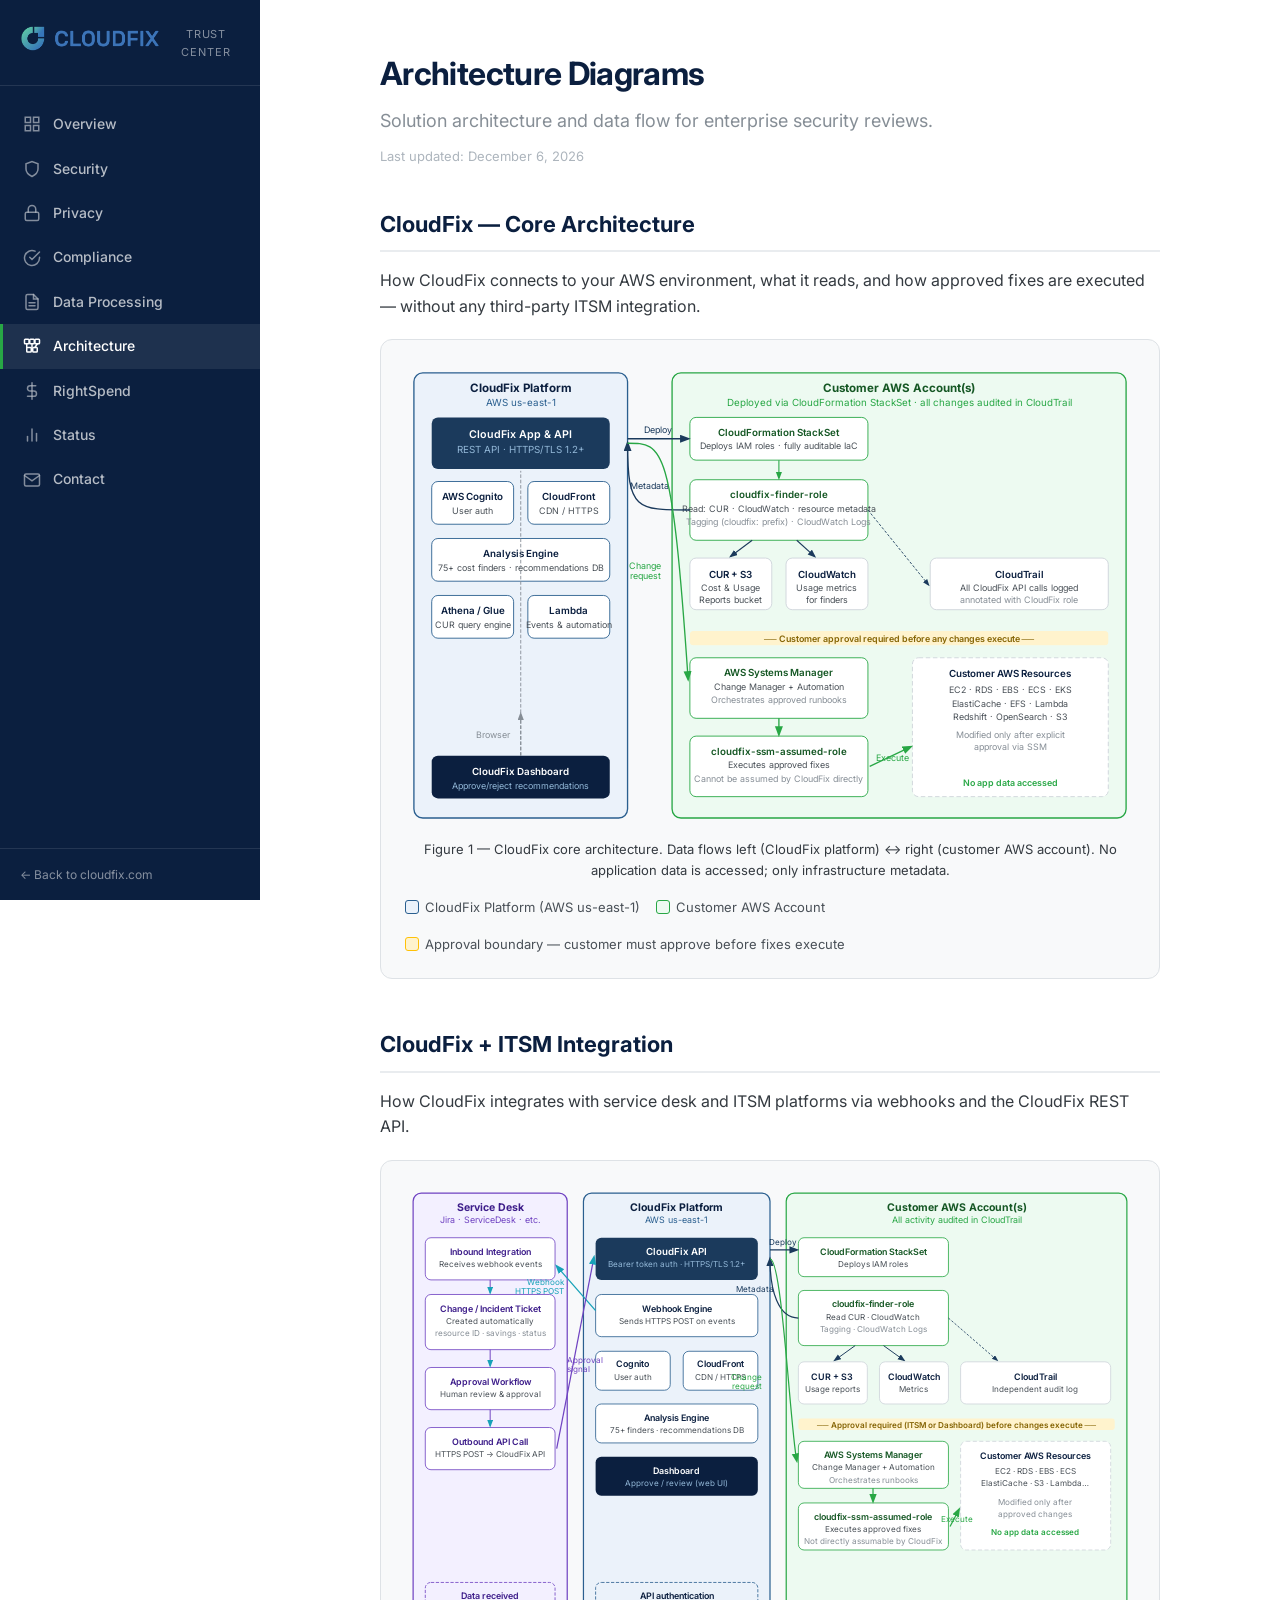
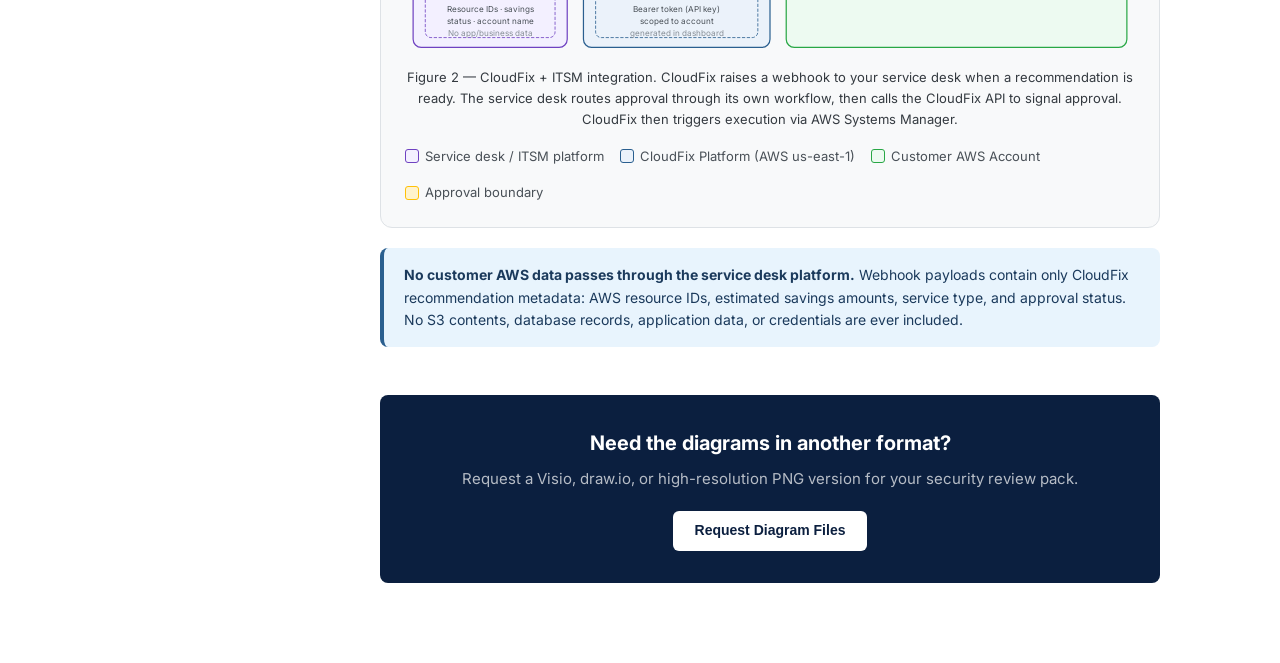
==== commit f5550360: "Remove all ServiceNow mentions — replace with generic ITSM/service desk language Co-Authored-By: Cla" ====
--- a/architecture.html
+++ b/architecture.html
@@ -4,7 +4,7 @@
   <meta charset="UTF-8">
   <meta name="viewport" content="width=device-width, initial-scale=1.0">
   <title>Trust Center — CloudFix</title>
-  <meta name="description" content="CloudFix solution architecture diagrams — standalone and ITSM integration (ServiceNow, Jira, etc.).">
+  <meta name="description" content="CloudFix solution architecture diagrams — standalone and ITSM / service desk integration.">
   <link rel="icon" type="image/png" href="assets/cloudfix-logo.png">
   <link rel="preconnect" href="https://fonts.googleapis.com">
   <link rel="preconnect" href="https://fonts.gstatic.com" crossorigin>
@@ -293,7 +293,7 @@
       <!-- Diagram 2: ITSM integration -->
       <div class="section" id="itsm">
         <h2>CloudFix + ITSM Integration</h2>
-        <p>How CloudFix integrates with service desk platforms (ServiceNow, Jira Service Management, and similar tools) via webhooks and the CloudFix REST API.</p>
+        <p>How CloudFix integrates with service desk and ITSM platforms via webhooks and the CloudFix REST API.</p>
 
         <div class="diagram-wrap">
           <!-- 820 × 560 viewport -->
@@ -316,7 +316,7 @@
             <!-- ── Zone: ITSM Platform (leftmost) ── -->
             <rect x="10" y="10" width="190" height="560" rx="10" fill="#F3F0FF" stroke="#6F42C1" stroke-width="1.5"/>
             <text x="105" y="32" text-anchor="middle" font-weight="700" font-size="13" fill="#3D1D8A">Service Desk</text>
-            <text x="105" y="47" text-anchor="middle" font-size="11" fill="#6F42C1">ServiceNow · Jira · etc.</text>
+            <text x="105" y="47" text-anchor="middle" font-size="11" fill="#6F42C1">Jira · ServiceDesk · etc.</text>
 
             <!-- ITSM Inbound webhook handler -->
             <rect x="25" y="65" width="160" height="52" rx="7" fill="#fff" stroke="#6F42C1" stroke-width="1"/>
@@ -494,7 +494,7 @@
           </svg>
           <p class="diagram-caption">Figure 2 — CloudFix + ITSM integration. CloudFix raises a webhook to your service desk when a recommendation is ready. The service desk routes approval through its own workflow, then calls the CloudFix API to signal approval. CloudFix then triggers execution via AWS Systems Manager.</p>
           <div class="diagram-legend">
-            <div class="legend-item"><div class="legend-swatch" style="background:#F3F0FF;border:1.5px solid #6F42C1;"></div> Service desk platform (ServiceNow, Jira, etc.)</div>
+            <div class="legend-item"><div class="legend-swatch" style="background:#F3F0FF;border:1.5px solid #6F42C1;"></div> Service desk / ITSM platform</div>
             <div class="legend-item"><div class="legend-swatch" style="background:#EBF2FA;border:1.5px solid #2A5F8F;"></div> CloudFix Platform (AWS us-east-1)</div>
             <div class="legend-item"><div class="legend-swatch" style="background:#EDFAF1;border:1.5px solid #28A745;"></div> Customer AWS Account</div>
             <div class="legend-item"><div class="legend-swatch" style="background:#FFF3CD;border:1px solid #FFC107;"></div> Approval boundary</div>
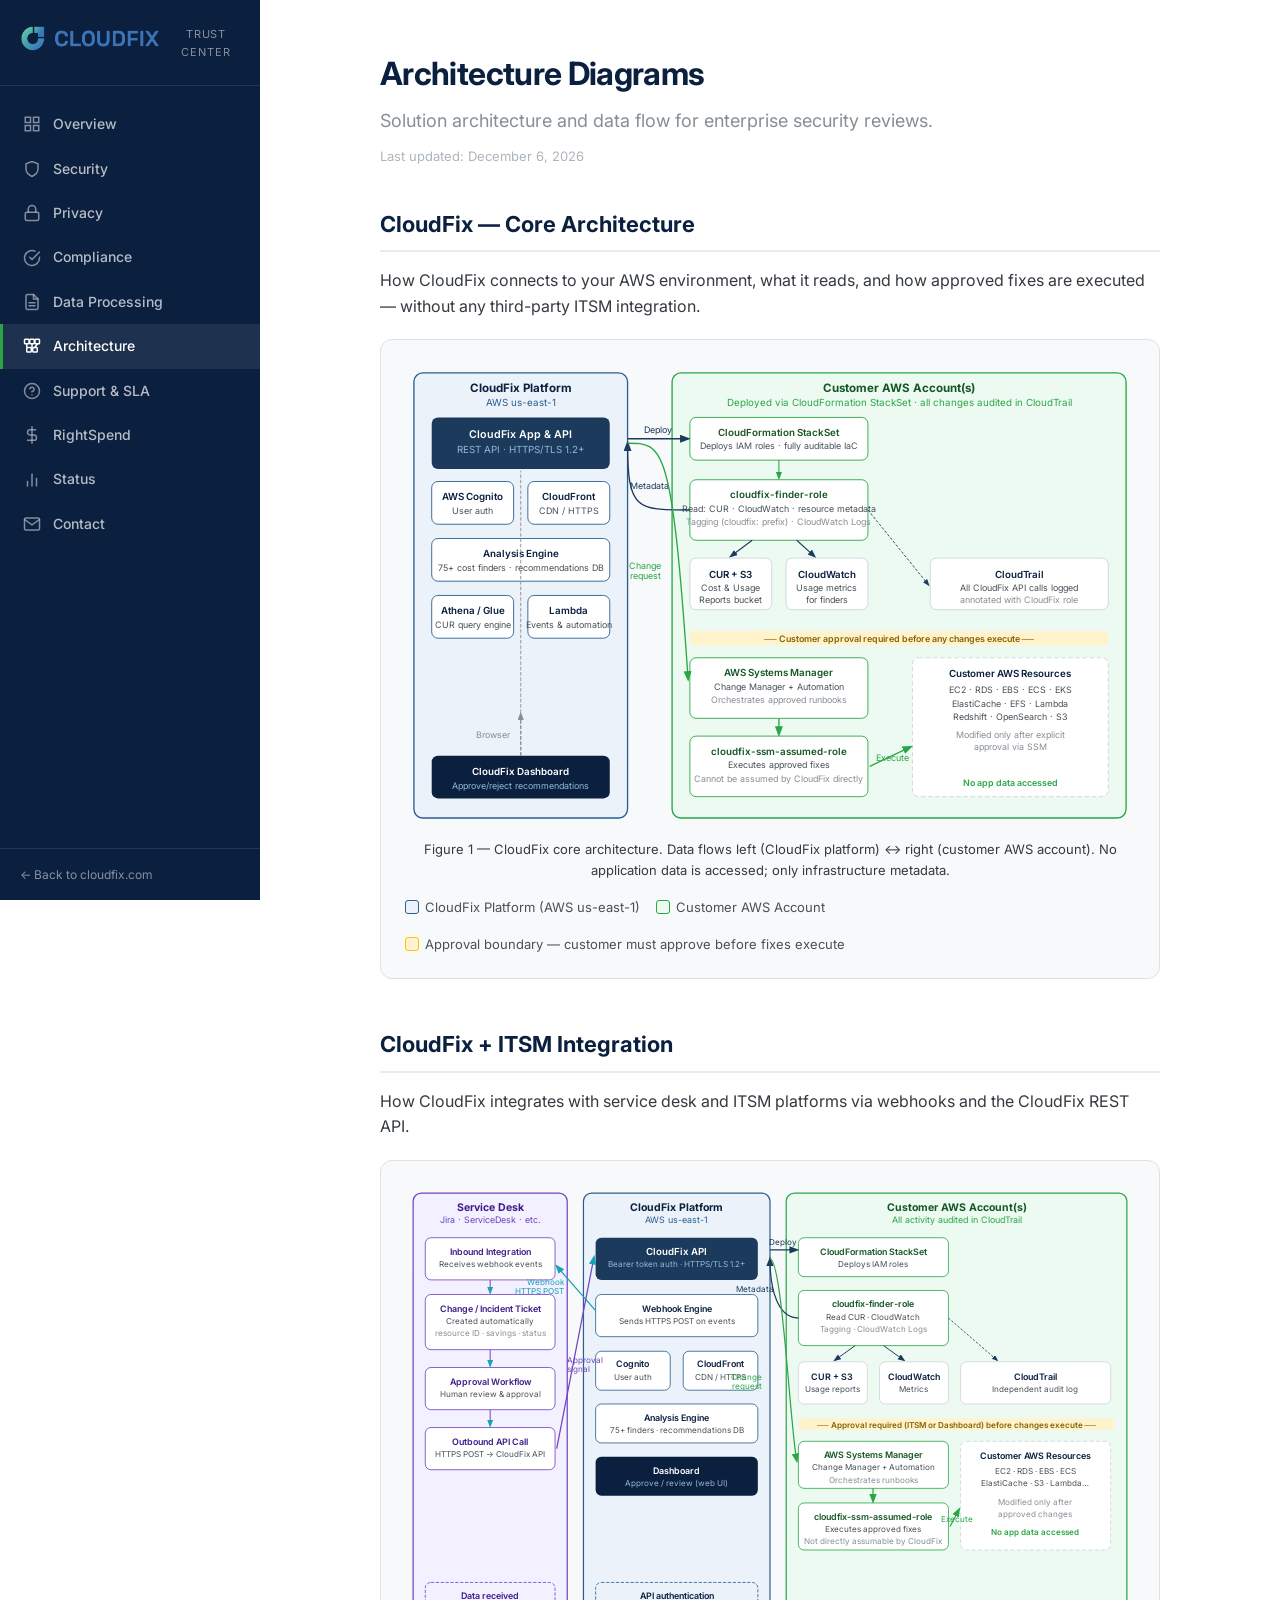
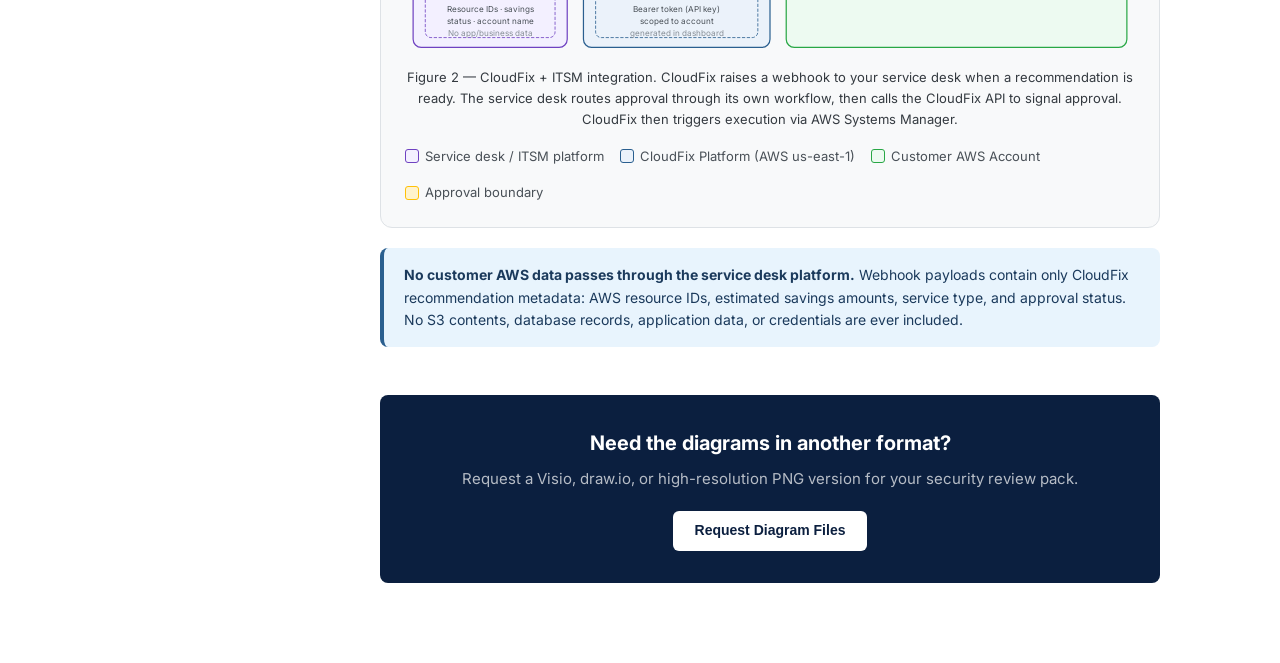
==== commit d0289d1d: "Add Support & SLA page covering Capita governance checklist gaps - New support.html: company overvie" ====
--- a/architecture.html
+++ b/architecture.html
@@ -95,6 +95,10 @@
         <svg class="nav-icon" viewBox="0 0 24 24" fill="none" stroke="currentColor" stroke-width="2" stroke-linecap="round"><rect x="2" y="3" width="6" height="6" rx="1"/><rect x="9" y="3" width="6" height="6" rx="1"/><rect x="16" y="3" width="6" height="6" rx="1"/><rect x="5" y="14" width="6" height="6" rx="1"/><rect x="13" y="14" width="6" height="6" rx="1"/><line x1="5" y1="9" x2="5" y2="14"/><line x1="12" y1="9" x2="12" y2="14"/><line x1="19" y1="9" x2="16" y2="14"/></svg>
         Architecture
       </a>
+      <a href="support.html">
+        <svg class="nav-icon" viewBox="0 0 24 24" fill="none" stroke="currentColor" stroke-width="2" stroke-linecap="round"><circle cx="12" cy="12" r="10"/><path d="M9.09 9a3 3 0 015.83 1c0 2-3 3-3 3"/><line x1="12" y1="17" x2="12.01" y2="17"/></svg>
+        Support &amp; SLA
+      </a>
       <a href="rightspend.html">
         <svg class="nav-icon" viewBox="0 0 24 24" fill="none" stroke="currentColor" stroke-width="2" stroke-linecap="round"><line x1="12" y1="1" x2="12" y2="23"/><path d="M17 5H9.5a3.5 3.5 0 000 7h5a3.5 3.5 0 010 7H6"/></svg>
         RightSpend
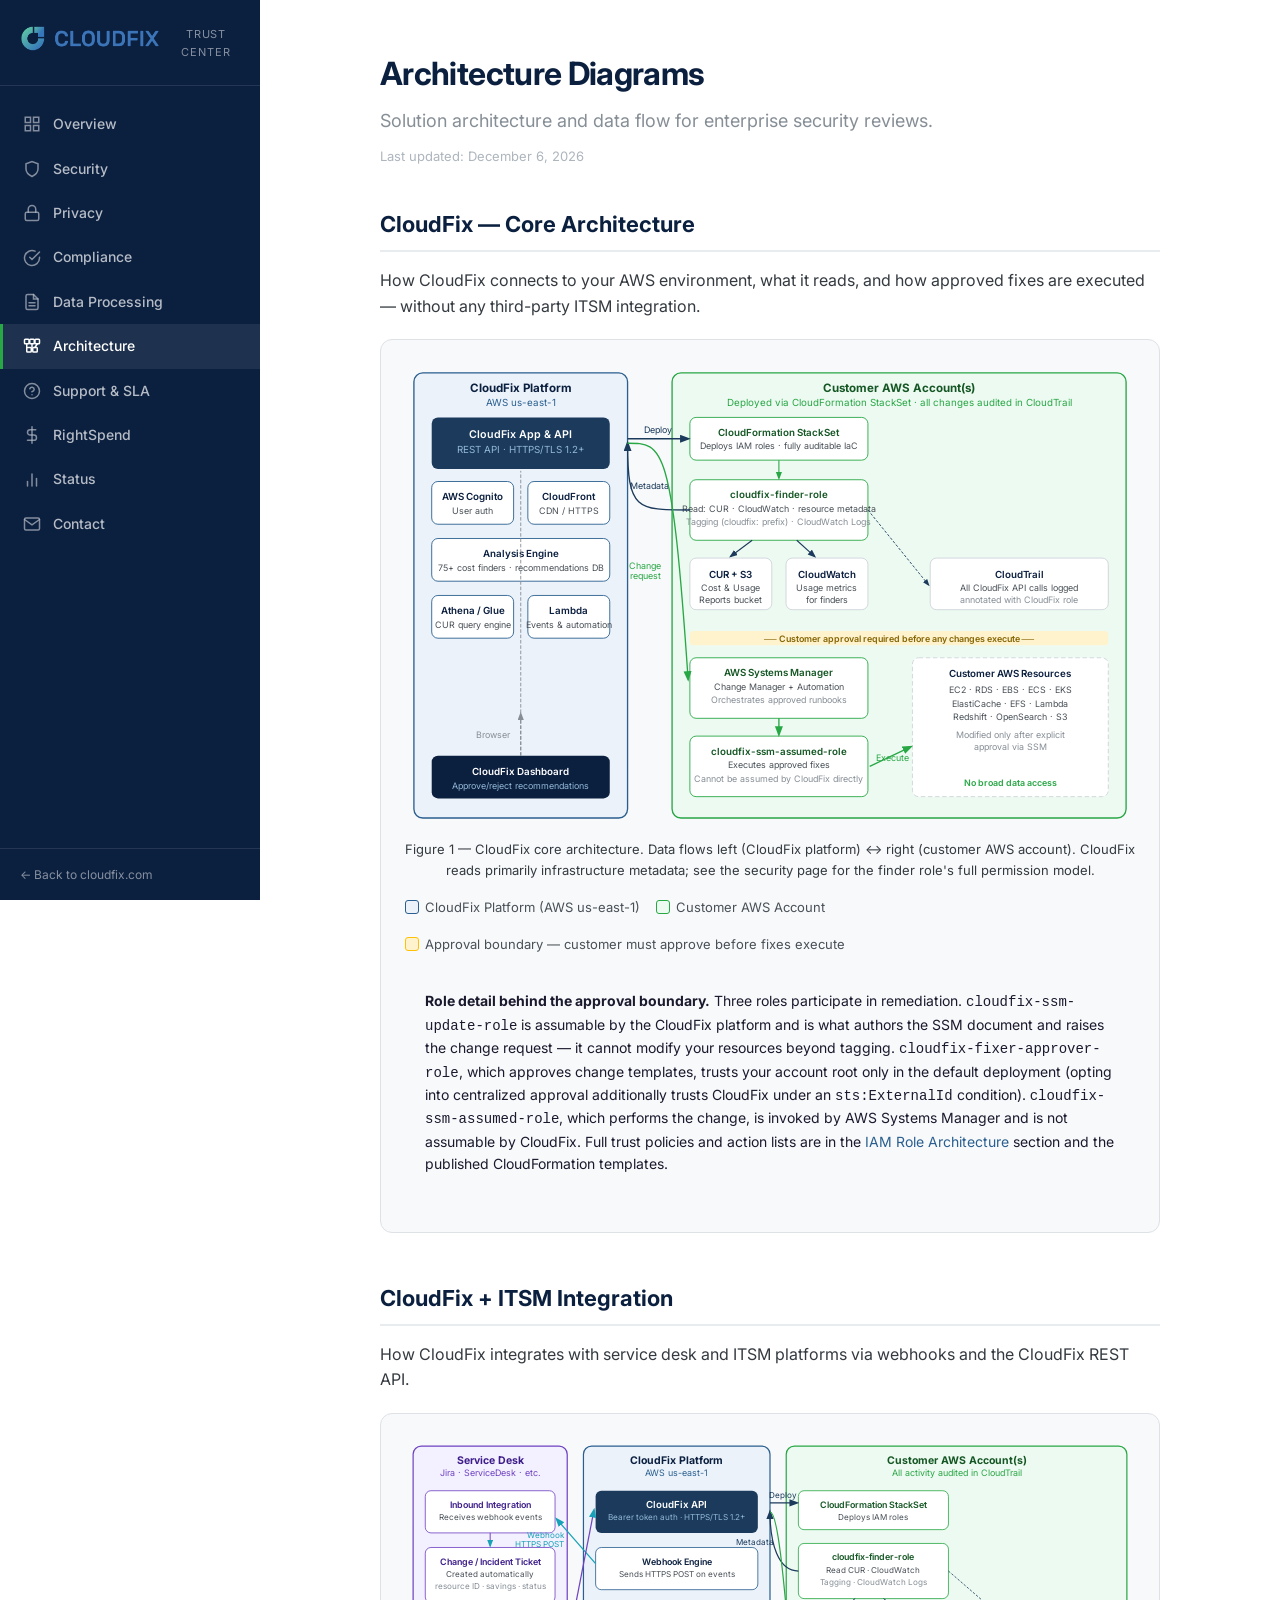
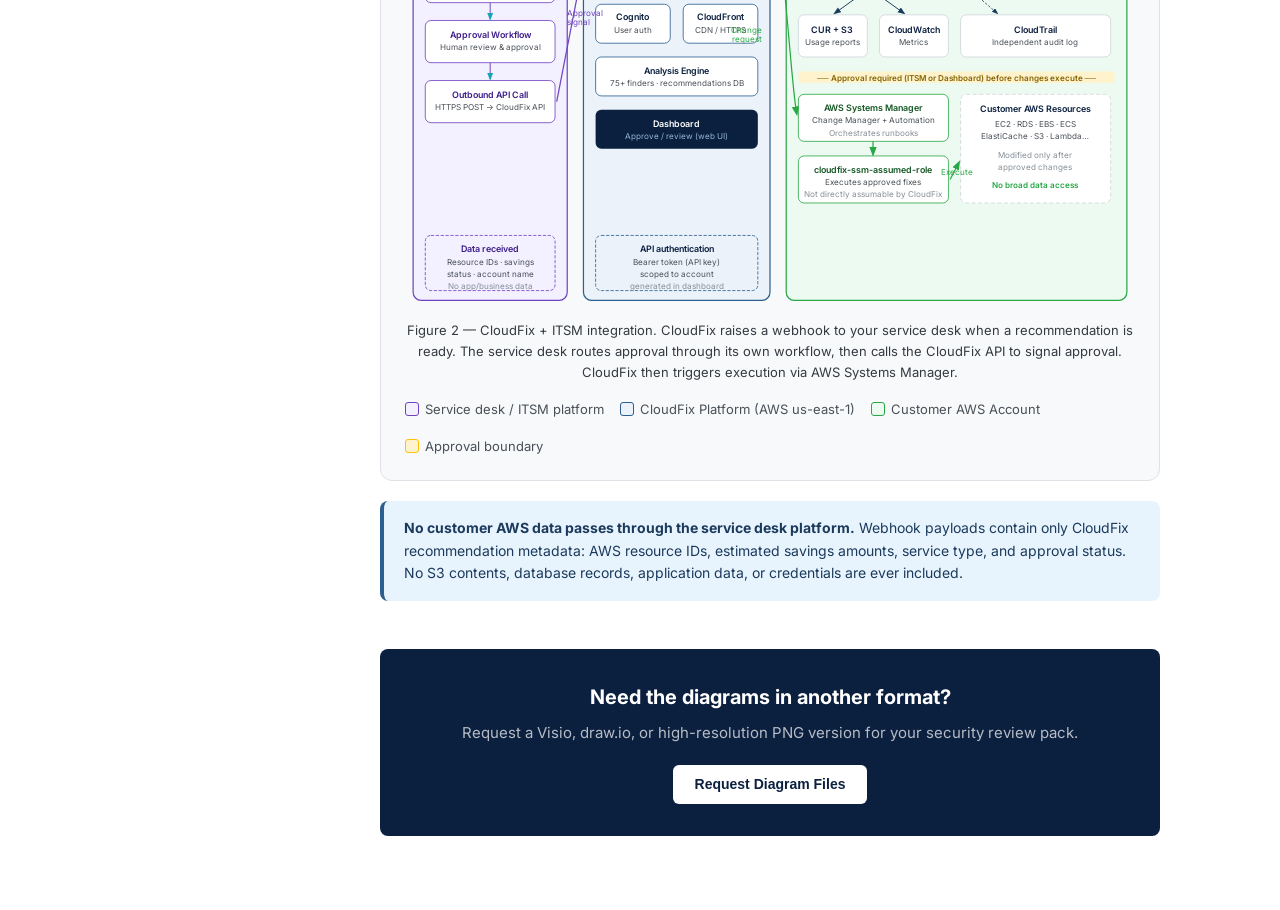
==== commit d9c8444a: "Correct finder role permission claims; refresh CUR templates Prompted by a Sorenson TPRM review. Ver" ====
--- a/architecture.html
+++ b/architecture.html
@@ -244,7 +244,7 @@
             <text x="680" y="400" text-anchor="middle" fill="#495057" font-size="10">Redshift · OpenSearch · S3</text>
             <text x="680" y="420" text-anchor="middle" fill="#868E96" font-size="10">Modified only after explicit</text>
             <text x="680" y="434" text-anchor="middle" fill="#868E96" font-size="10">approval via SSM</text>
-            <text x="680" y="474" text-anchor="middle" fill="#28A745" font-size="10" font-weight="600">No app data accessed</text>
+            <text x="680" y="474" text-anchor="middle" fill="#28A745" font-size="10" font-weight="600">No broad data access</text>
 
             <!-- ── Arrows ── -->
             <!-- User → Dashboard -->
@@ -285,11 +285,18 @@
             <text x="548" y="446" text-anchor="middle" fill="#28A745" font-size="10">Execute</text>
 
           </svg>
-          <p class="diagram-caption">Figure 1 — CloudFix core architecture. Data flows left (CloudFix platform) ↔ right (customer AWS account). No application data is accessed; only infrastructure metadata.</p>
+          <p class="diagram-caption">Figure 1 — CloudFix core architecture. Data flows left (CloudFix platform) ↔ right (customer AWS account). CloudFix reads primarily infrastructure metadata; see the security page for the finder role's full permission model.</p>
           <div class="diagram-legend">
             <div class="legend-item"><div class="legend-swatch" style="background:#EBF2FA;border:1.5px solid #2A5F8F;"></div> CloudFix Platform (AWS us-east-1)</div>
             <div class="legend-item"><div class="legend-swatch" style="background:#EDFAF1;border:1.5px solid #28A745;"></div> Customer AWS Account</div>
             <div class="legend-item"><div class="legend-swatch" style="background:#FFF3CD;border:1px solid #FFC107;"></div> Approval boundary — customer must approve before fixes execute</div>
+          </div>
+          <div class="callout" style="margin-top:20px;">
+            <strong>Role detail behind the approval boundary.</strong> Three roles participate in remediation.
+            <code>cloudfix-ssm-update-role</code> is assumable by the CloudFix platform and is what authors the SSM document and raises the change request — it cannot modify your resources beyond tagging.
+            <code>cloudfix-fixer-approver-role</code>, which approves change templates, trusts your account root only in the default deployment (opting into centralized approval additionally trusts CloudFix under an <code>sts:ExternalId</code> condition).
+            <code>cloudfix-ssm-assumed-role</code>, which performs the change, is invoked by AWS Systems Manager and is not assumable by CloudFix.
+            Full trust policies and action lists are in the <a href="security.html#iam-roles">IAM Role Architecture</a> section and the published CloudFormation templates.
           </div>
         </div>
       </div>
@@ -446,7 +453,7 @@
             <text x="777" y="371" text-anchor="middle" fill="#495057" font-size="10">ElastiCache · S3 · Lambda…</text>
             <text x="777" y="395" text-anchor="middle" fill="#868E96" font-size="10">Modified only after</text>
             <text x="777" y="409" text-anchor="middle" fill="#868E96" font-size="10">approved changes</text>
-            <text x="777" y="432" text-anchor="middle" fill="#28A745" font-size="10" font-weight="600">No app data accessed</text>
+            <text x="777" y="432" text-anchor="middle" fill="#28A745" font-size="10" font-weight="600">No broad data access</text>
 
             <!-- ── Arrows ── -->
             <!-- CF webhook → ITSM inbound -->
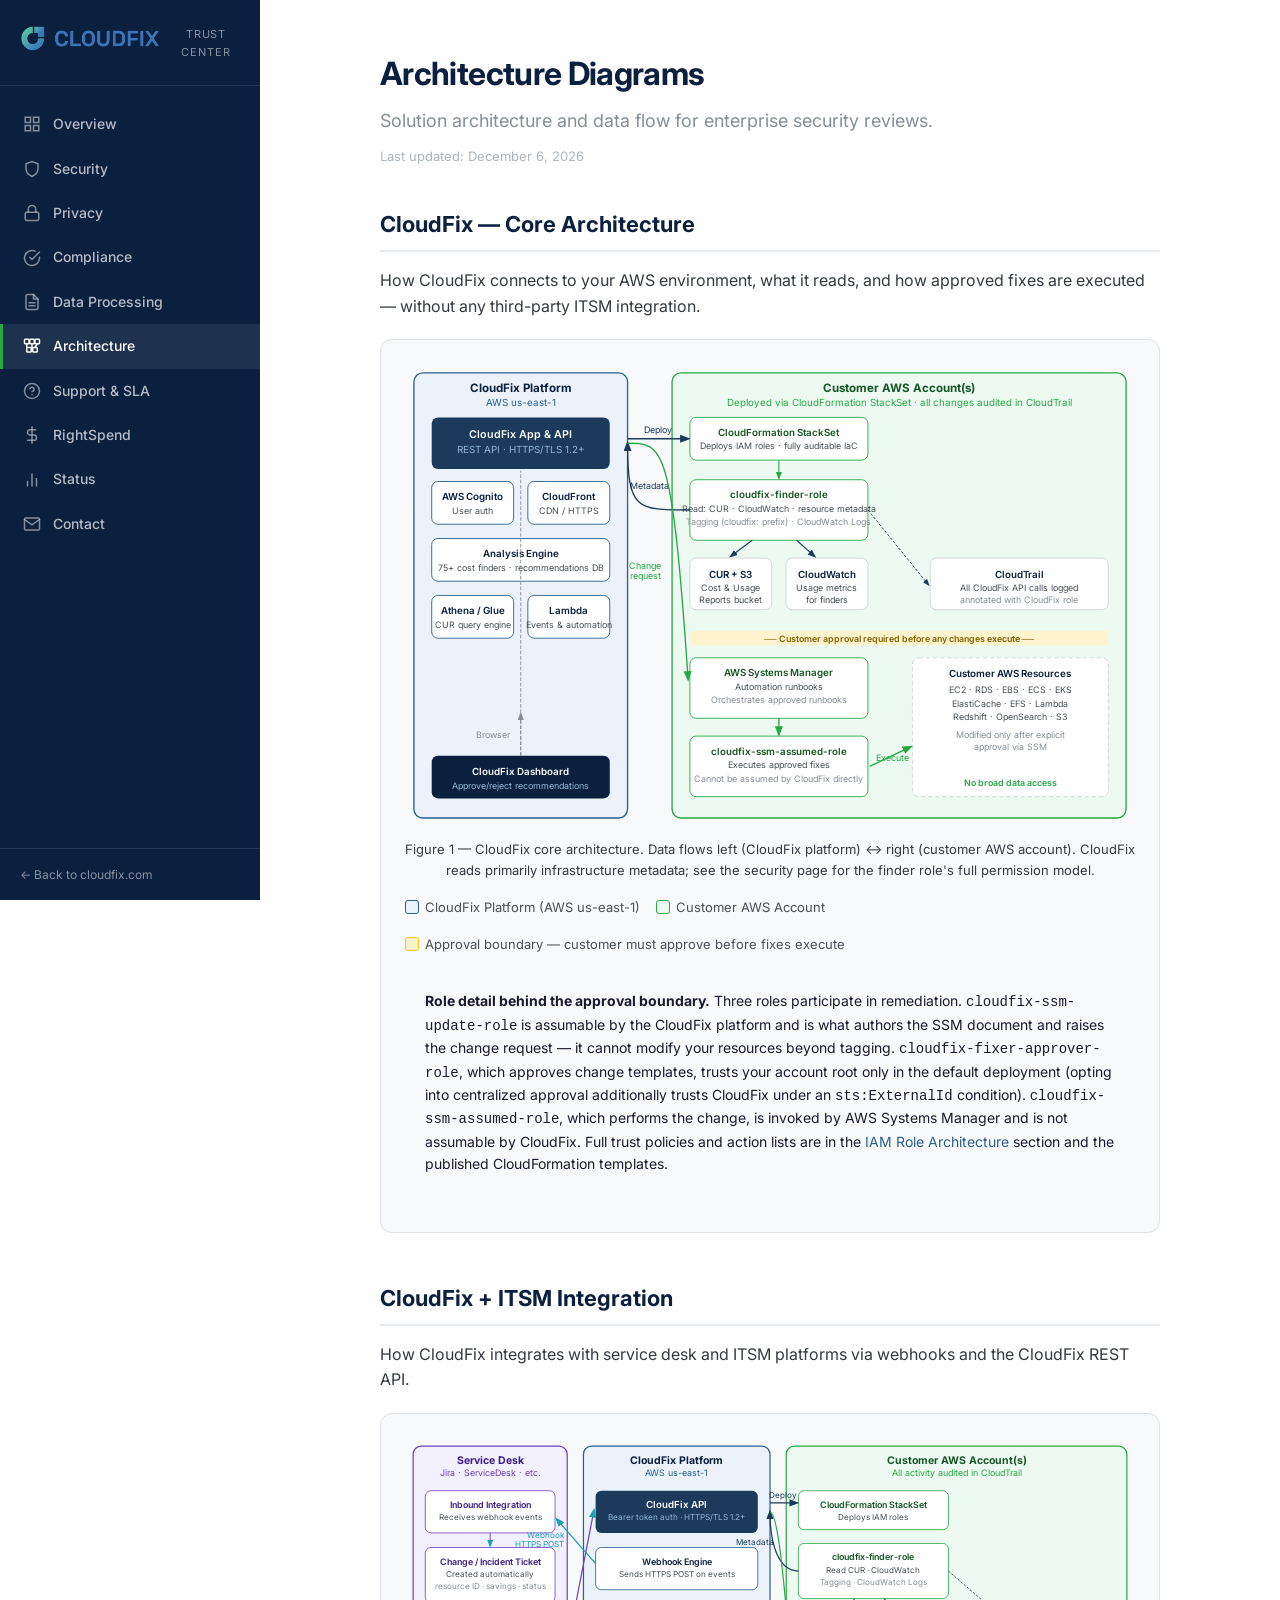
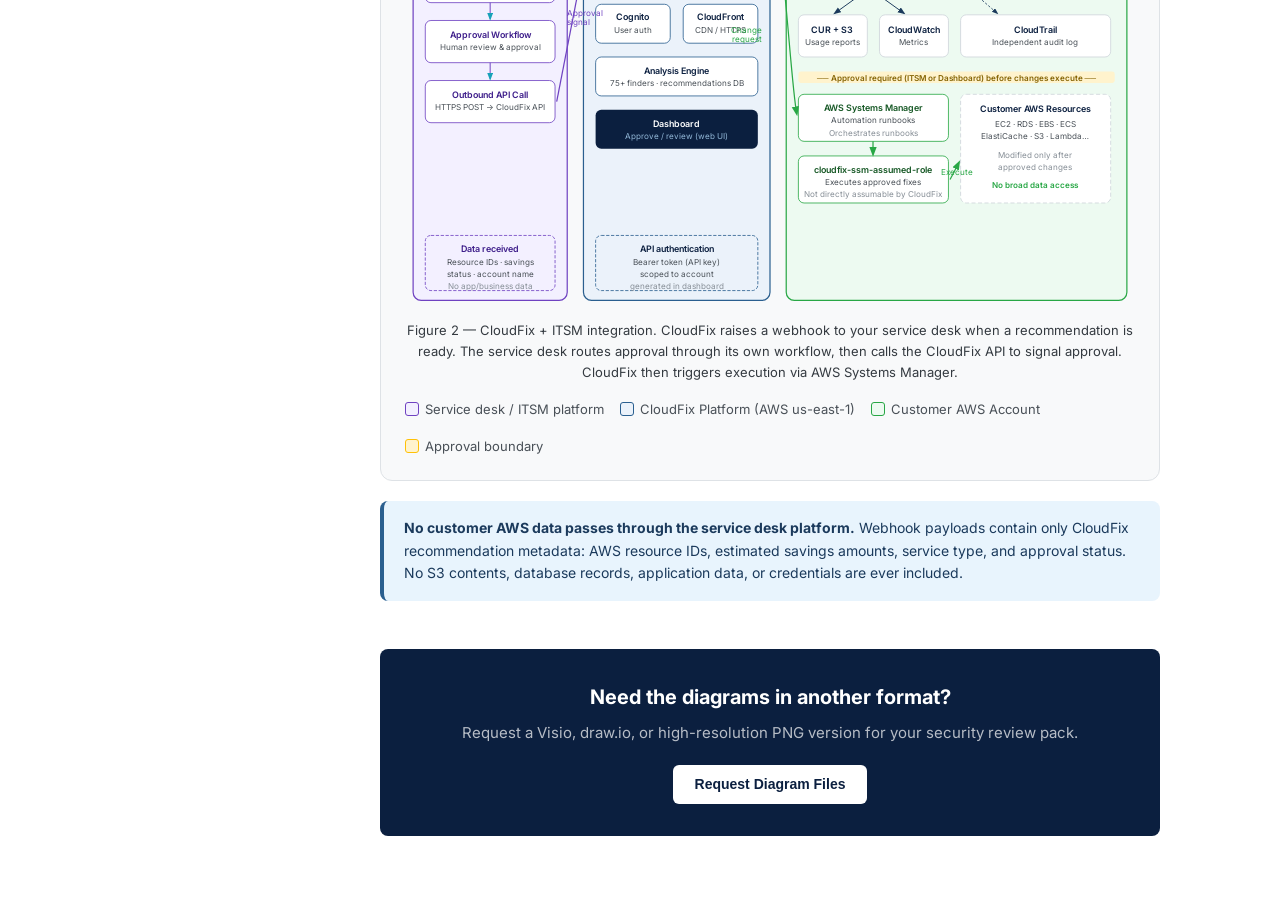
==== commit 2de34d90: "Correct finder-role, sub-processor and SSM execution claims; regenerate evidence template Four indep" ====
--- a/architecture.html
+++ b/architecture.html
@@ -224,10 +224,10 @@
             <rect x="320" y="300" width="470" height="16" rx="4" fill="#FFF3CD"/>
             <text x="555" y="312" text-anchor="middle" font-size="10" fill="#856404" font-weight="600">── Customer approval required before any changes execute ──</text>
 
-            <!-- SSM Change Manager -->
+            <!-- SSM Automation -->
             <rect x="320" y="330" width="200" height="68" rx="7" fill="#fff" stroke="#28A745" stroke-width="1"/>
             <text x="420" y="351" text-anchor="middle" font-weight="600" fill="#155724" font-size="11">AWS Systems Manager</text>
-            <text x="420" y="366" text-anchor="middle" fill="#495057" font-size="10">Change Manager + Automation</text>
+            <text x="420" y="366" text-anchor="middle" fill="#495057" font-size="10">Automation runbooks</text>
             <text x="420" y="381" text-anchor="middle" fill="#868E96" font-size="10">Orchestrates approved runbooks</text>
 
             <!-- SSM Assumed Role -->
@@ -437,7 +437,7 @@
             <!-- SSM -->
             <rect x="485" y="316" width="185" height="58" rx="7" fill="#fff" stroke="#28A745" stroke-width="1"/>
             <text x="577" y="337" text-anchor="middle" font-weight="600" fill="#155724" font-size="11">AWS Systems Manager</text>
-            <text x="577" y="352" text-anchor="middle" fill="#495057" font-size="10">Change Manager + Automation</text>
+            <text x="577" y="352" text-anchor="middle" fill="#495057" font-size="10">Automation runbooks</text>
             <text x="577" y="367" text-anchor="middle" fill="#868E96" font-size="10">Orchestrates runbooks</text>
 
             <!-- SSM Assumed -->
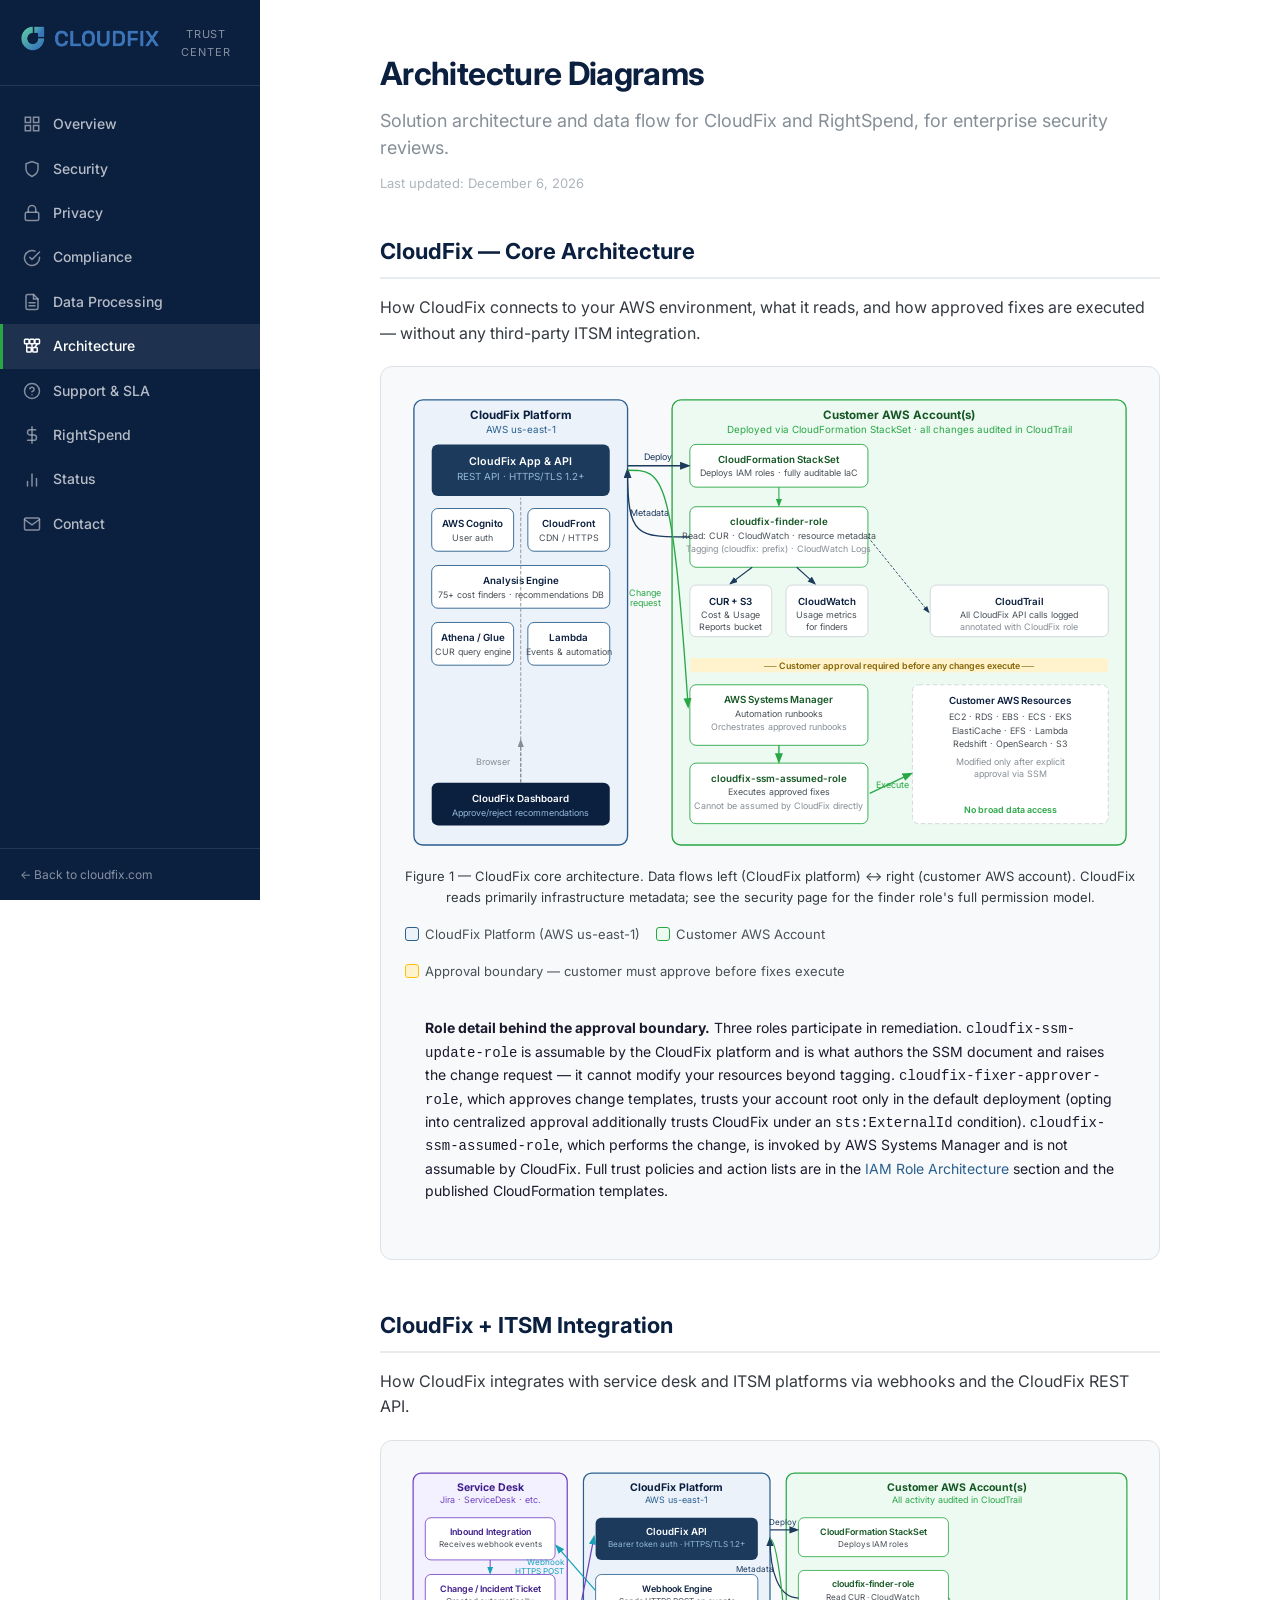
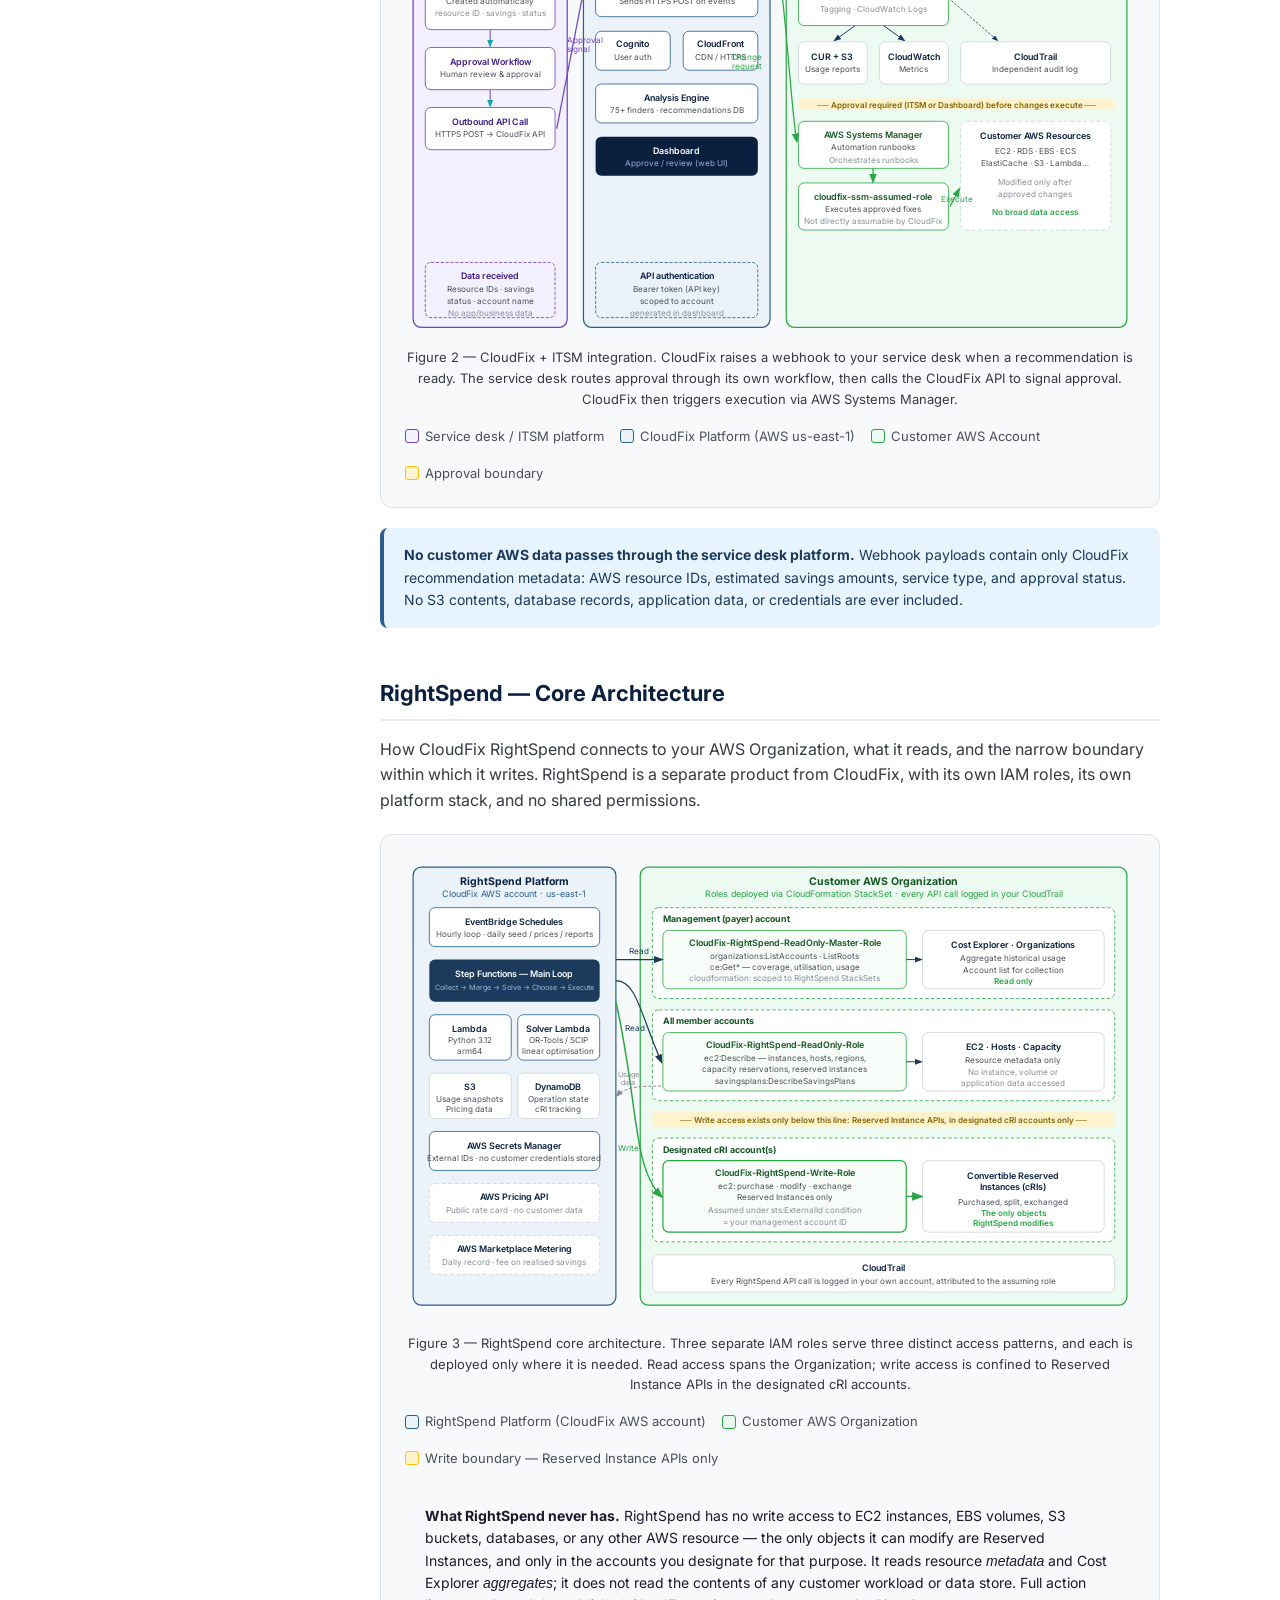
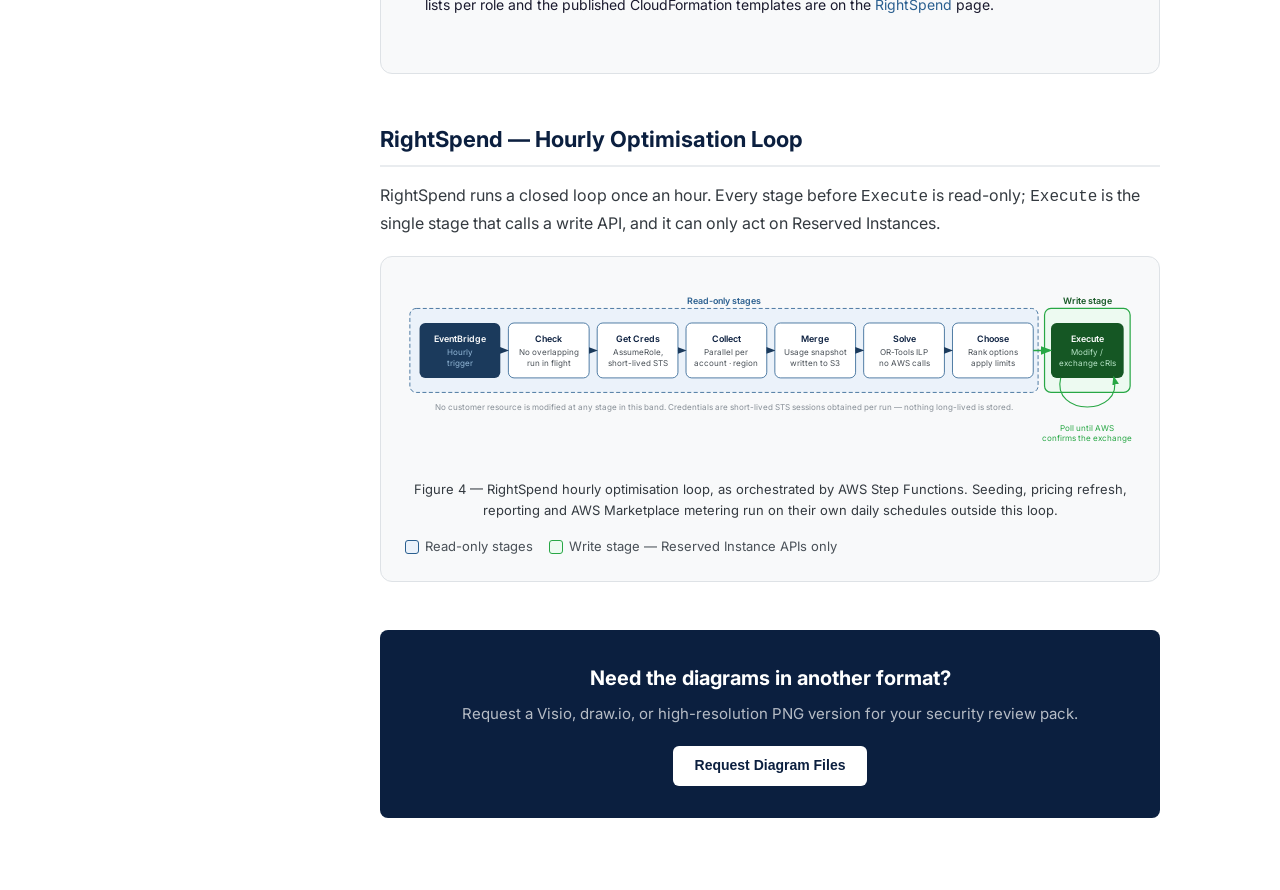
==== commit 85fbcfda: "feat: add RightSpend architecture and optimisation-loop diagrams Adds two figures to the Trust Cente" ====
--- a/architecture.html
+++ b/architecture.html
@@ -4,7 +4,7 @@
   <meta charset="UTF-8">
   <meta name="viewport" content="width=device-width, initial-scale=1.0">
   <title>Trust Center — CloudFix</title>
-  <meta name="description" content="CloudFix solution architecture diagrams — standalone and ITSM / service desk integration.">
+  <meta name="description" content="CloudFix and RightSpend solution architecture diagrams — core architecture, ITSM / service desk integration, and the RightSpend optimisation loop.">
   <link rel="icon" type="image/png" href="assets/cloudfix-logo.png">
   <link rel="preconnect" href="https://fonts.googleapis.com">
   <link rel="preconnect" href="https://fonts.gstatic.com" crossorigin>
@@ -122,7 +122,7 @@
 
       <div class="page-header">
         <h1>Architecture Diagrams</h1>
-        <p class="subtitle">Solution architecture and data flow for enterprise security reviews.</p>
+        <p class="subtitle">Solution architecture and data flow for CloudFix and RightSpend, for enterprise security reviews.</p>
         <p class="last-updated" data-last-updated></p>
       </div>
 
@@ -514,6 +514,278 @@
 
         <div class="callout callout-info" style="margin-top:20px;">
           <strong>No customer AWS data passes through the service desk platform.</strong> Webhook payloads contain only CloudFix recommendation metadata: AWS resource IDs, estimated savings amounts, service type, and approval status. No S3 contents, database records, application data, or credentials are ever included.
+        </div>
+      </div>
+
+      <!-- Diagram 3: RightSpend core architecture -->
+      <div class="section" id="rightspend">
+        <h2>RightSpend — Core Architecture</h2>
+        <p>How CloudFix RightSpend connects to your AWS Organization, what it reads, and the narrow boundary within which it writes. RightSpend is a separate product from CloudFix, with its own IAM roles, its own platform stack, and no shared permissions.</p>
+
+        <div class="diagram-wrap">
+          <!-- 900 × 570 viewport -->
+          <svg viewBox="0 0 900 570" xmlns="http://www.w3.org/2000/svg" font-family="Inter, sans-serif" font-size="12">
+            <defs>
+              <marker id="a3b" markerWidth="8" markerHeight="8" refX="6" refY="3" orient="auto">
+                <path d="M0,0 L0,6 L8,3 z" fill="#1B3A5C"/>
+              </marker>
+              <marker id="a3g" markerWidth="8" markerHeight="8" refX="6" refY="3" orient="auto">
+                <path d="M0,0 L0,6 L8,3 z" fill="#28A745"/>
+              </marker>
+              <marker id="a3r" markerWidth="8" markerHeight="8" refX="6" refY="3" orient="auto">
+                <path d="M0,0 L0,6 L8,3 z" fill="#868E96"/>
+              </marker>
+            </defs>
+
+            <!-- ── Zone: RightSpend Platform (left) ── -->
+            <rect x="10" y="10" width="250" height="540" rx="10" fill="#EBF2FA" stroke="#2A5F8F" stroke-width="1.5"/>
+            <text x="135" y="32" text-anchor="middle" font-weight="700" font-size="13" fill="#0B1F3F">RightSpend Platform</text>
+            <text x="135" y="47" text-anchor="middle" font-size="11" fill="#2A5F8F">CloudFix AWS account · us-east-1</text>
+
+            <!-- EventBridge -->
+            <rect x="30" y="60" width="210" height="48" rx="7" fill="#fff" stroke="#2A5F8F" stroke-width="1"/>
+            <text x="135" y="81" text-anchor="middle" font-weight="600" fill="#0B1F3F" font-size="11">EventBridge Schedules</text>
+            <text x="135" y="96" text-anchor="middle" fill="#495057" font-size="10">Hourly loop · daily seed / prices / reports</text>
+
+            <!-- Step Functions -->
+            <rect x="30" y="124" width="210" height="52" rx="7" fill="#1B3A5C"/>
+            <text x="135" y="145" text-anchor="middle" font-weight="600" fill="#fff" font-size="11">Step Functions — Main Loop</text>
+            <text x="135" y="161" text-anchor="middle" fill="#93B8D8" font-size="9">Collect → Merge → Solve → Choose → Execute</text>
+
+            <!-- Lambda / Solver -->
+            <rect x="30" y="192" width="101" height="56" rx="7" fill="#fff" stroke="#2A5F8F" stroke-width="1"/>
+            <text x="80" y="213" text-anchor="middle" font-weight="600" fill="#0B1F3F" font-size="11">Lambda</text>
+            <text x="80" y="227" text-anchor="middle" fill="#495057" font-size="10">Python 3.12</text>
+            <text x="80" y="240" text-anchor="middle" fill="#495057" font-size="10">arm64</text>
+
+            <rect x="139" y="192" width="101" height="56" rx="7" fill="#fff" stroke="#2A5F8F" stroke-width="1"/>
+            <text x="189" y="213" text-anchor="middle" font-weight="600" fill="#0B1F3F" font-size="11">Solver Lambda</text>
+            <text x="189" y="227" text-anchor="middle" fill="#495057" font-size="10">OR-Tools / SCIP</text>
+            <text x="189" y="240" text-anchor="middle" fill="#495057" font-size="10">linear optimisation</text>
+
+            <!-- S3 / DynamoDB -->
+            <rect x="30" y="264" width="101" height="56" rx="7" fill="#fff" stroke="#CED4DA" stroke-width="1"/>
+            <text x="80" y="285" text-anchor="middle" font-weight="600" fill="#0B1F3F" font-size="11">S3</text>
+            <text x="80" y="299" text-anchor="middle" fill="#495057" font-size="10">Usage snapshots</text>
+            <text x="80" y="312" text-anchor="middle" fill="#495057" font-size="10">Pricing data</text>
+
+            <rect x="139" y="264" width="101" height="56" rx="7" fill="#fff" stroke="#CED4DA" stroke-width="1"/>
+            <text x="189" y="285" text-anchor="middle" font-weight="600" fill="#0B1F3F" font-size="11">DynamoDB</text>
+            <text x="189" y="299" text-anchor="middle" fill="#495057" font-size="10">Operation state</text>
+            <text x="189" y="312" text-anchor="middle" fill="#495057" font-size="10">cRI tracking</text>
+
+            <!-- Secrets Manager -->
+            <rect x="30" y="336" width="210" height="48" rx="7" fill="#fff" stroke="#2A5F8F" stroke-width="1"/>
+            <text x="135" y="357" text-anchor="middle" font-weight="600" fill="#0B1F3F" font-size="11">AWS Secrets Manager</text>
+            <text x="135" y="372" text-anchor="middle" fill="#495057" font-size="10">External IDs · no customer credentials stored</text>
+
+            <!-- AWS Pricing API -->
+            <rect x="30" y="400" width="210" height="48" rx="7" fill="#fff" stroke="#CED4DA" stroke-width="1" stroke-dasharray="5,3"/>
+            <text x="135" y="421" text-anchor="middle" font-weight="600" fill="#0B1F3F" font-size="11">AWS Pricing API</text>
+            <text x="135" y="436" text-anchor="middle" fill="#868E96" font-size="10">Public rate card · no customer data</text>
+
+            <!-- Marketplace metering -->
+            <rect x="30" y="464" width="210" height="48" rx="7" fill="#fff" stroke="#CED4DA" stroke-width="1" stroke-dasharray="5,3"/>
+            <text x="135" y="485" text-anchor="middle" font-weight="600" fill="#0B1F3F" font-size="11">AWS Marketplace Metering</text>
+            <text x="135" y="500" text-anchor="middle" fill="#868E96" font-size="10">Daily record · fee on realised savings</text>
+
+            <!-- ── Zone: Customer AWS Organization (right) ── -->
+            <rect x="290" y="10" width="600" height="540" rx="10" fill="#EDFAF1" stroke="#28A745" stroke-width="1.5"/>
+            <text x="590" y="32" text-anchor="middle" font-weight="700" font-size="13" fill="#155724">Customer AWS Organization</text>
+            <text x="590" y="47" text-anchor="middle" font-size="11" fill="#28A745">Roles deployed via CloudFormation StackSet · every API call logged in your CloudTrail</text>
+
+            <!-- Sub-zone: Management account -->
+            <rect x="305" y="60" width="570" height="112" rx="8" fill="#fff" stroke="#28A745" stroke-width="1" stroke-dasharray="4,3"/>
+            <text x="318" y="78" font-weight="700" font-size="11" fill="#155724">Management (payer) account</text>
+
+            <rect x="318" y="88" width="300" height="72" rx="7" fill="#F8FCF9" stroke="#28A745" stroke-width="1"/>
+            <text x="468" y="107" text-anchor="middle" font-weight="600" fill="#155724" font-size="11">CloudFix-RightSpend-ReadOnly-Master-Role</text>
+            <text x="468" y="123" text-anchor="middle" fill="#495057" font-size="10">organizations:ListAccounts · ListRoots</text>
+            <text x="468" y="137" text-anchor="middle" fill="#495057" font-size="10">ce:Get* — coverage, utilisation, usage</text>
+            <text x="468" y="151" text-anchor="middle" fill="#868E96" font-size="10">cloudformation: scoped to RightSpend StackSets</text>
+
+            <rect x="638" y="88" width="224" height="72" rx="7" fill="#fff" stroke="#CED4DA" stroke-width="1"/>
+            <text x="750" y="110" text-anchor="middle" font-weight="600" fill="#0B1F3F" font-size="11">Cost Explorer · Organizations</text>
+            <text x="750" y="126" text-anchor="middle" fill="#495057" font-size="10">Aggregate historical usage</text>
+            <text x="750" y="140" text-anchor="middle" fill="#495057" font-size="10">Account list for collection</text>
+            <text x="750" y="154" text-anchor="middle" fill="#28A745" font-size="10" font-weight="600">Read only</text>
+
+            <!-- Sub-zone: Member accounts -->
+            <rect x="305" y="186" width="570" height="112" rx="8" fill="#fff" stroke="#28A745" stroke-width="1" stroke-dasharray="4,3"/>
+            <text x="318" y="204" font-weight="700" font-size="11" fill="#155724">All member accounts</text>
+
+            <rect x="318" y="214" width="300" height="72" rx="7" fill="#F8FCF9" stroke="#28A745" stroke-width="1"/>
+            <text x="468" y="233" text-anchor="middle" font-weight="600" fill="#155724" font-size="11">CloudFix-RightSpend-ReadOnly-Role</text>
+            <text x="468" y="249" text-anchor="middle" fill="#495057" font-size="10">ec2:Describe — instances, hosts, regions,</text>
+            <text x="468" y="263" text-anchor="middle" fill="#495057" font-size="10">capacity reservations, reserved instances</text>
+            <text x="468" y="277" text-anchor="middle" fill="#495057" font-size="10">savingsplans:DescribeSavingsPlans</text>
+
+            <rect x="638" y="214" width="224" height="72" rx="7" fill="#fff" stroke="#CED4DA" stroke-width="1"/>
+            <text x="750" y="236" text-anchor="middle" font-weight="600" fill="#0B1F3F" font-size="11">EC2 · Hosts · Capacity</text>
+            <text x="750" y="252" text-anchor="middle" fill="#495057" font-size="10">Resource metadata only</text>
+            <text x="750" y="266" text-anchor="middle" fill="#868E96" font-size="10">No instance, volume or</text>
+            <text x="750" y="280" text-anchor="middle" fill="#868E96" font-size="10">application data accessed</text>
+
+            <!-- Write boundary -->
+            <rect x="305" y="312" width="570" height="18" rx="4" fill="#FFF3CD"/>
+            <text x="590" y="325" text-anchor="middle" font-size="10" fill="#856404" font-weight="600">── Write access exists only below this line: Reserved Instance APIs, in designated cRI accounts only ──</text>
+
+            <!-- Sub-zone: cRI accounts -->
+            <rect x="305" y="344" width="570" height="128" rx="8" fill="#fff" stroke="#28A745" stroke-width="1" stroke-dasharray="4,3"/>
+            <text x="318" y="362" font-weight="700" font-size="11" fill="#155724">Designated cRI account(s)</text>
+
+            <rect x="318" y="372" width="300" height="88" rx="7" fill="#F8FCF9" stroke="#28A745" stroke-width="1.5"/>
+            <text x="468" y="391" text-anchor="middle" font-weight="600" fill="#155724" font-size="11">CloudFix-RightSpend-Write-Role</text>
+            <text x="468" y="407" text-anchor="middle" fill="#495057" font-size="10">ec2: purchase · modify · exchange</text>
+            <text x="468" y="421" text-anchor="middle" fill="#495057" font-size="10">Reserved Instances only</text>
+            <text x="468" y="437" text-anchor="middle" fill="#868E96" font-size="10">Assumed under sts:ExternalId condition</text>
+            <text x="468" y="451" text-anchor="middle" fill="#868E96" font-size="10">= your management account ID</text>
+
+            <rect x="638" y="372" width="224" height="88" rx="7" fill="#fff" stroke="#CED4DA" stroke-width="1"/>
+            <text x="750" y="394" text-anchor="middle" font-weight="600" fill="#0B1F3F" font-size="11">Convertible Reserved</text>
+            <text x="750" y="408" text-anchor="middle" font-weight="600" fill="#0B1F3F" font-size="11">Instances (cRIs)</text>
+            <text x="750" y="426" text-anchor="middle" fill="#495057" font-size="10">Purchased, split, exchanged</text>
+            <text x="750" y="440" text-anchor="middle" fill="#28A745" font-size="10" font-weight="600">The only objects</text>
+            <text x="750" y="453" text-anchor="middle" fill="#28A745" font-size="10" font-weight="600">RightSpend modifies</text>
+
+            <!-- CloudTrail -->
+            <rect x="305" y="488" width="570" height="46" rx="7" fill="#fff" stroke="#CED4DA" stroke-width="1"/>
+            <text x="590" y="508" text-anchor="middle" font-weight="600" fill="#0B1F3F" font-size="11">CloudTrail</text>
+            <text x="590" y="524" text-anchor="middle" fill="#495057" font-size="10">Every RightSpend API call is logged in your own account, attributed to the assuming role</text>
+
+            <!-- ── Arrows ── -->
+            <!-- Platform → Master role -->
+            <line x1="260" y1="124" x2="316" y2="124" stroke="#1B3A5C" stroke-width="1.5" marker-end="url(#a3b)"/>
+            <text x="288" y="117" text-anchor="middle" fill="#1B3A5C" font-size="10">Read</text>
+
+            <!-- Platform → Member role -->
+            <path d="M260,150 C285,150 290,190 316,250" stroke="#1B3A5C" stroke-width="1.5" fill="none" marker-end="url(#a3b)"/>
+            <text x="284" y="212" text-anchor="middle" fill="#1B3A5C" font-size="10">Read</text>
+
+            <!-- Platform → Write role -->
+            <path d="M260,176 C288,300 280,380 316,416" stroke="#28A745" stroke-width="1.8" fill="none" marker-end="url(#a3g)"/>
+            <text x="276" y="360" text-anchor="middle" fill="#28A745" font-size="10">Write</text>
+
+            <!-- Master role → CE -->
+            <line x1="618" y1="124" x2="636" y2="124" stroke="#1B3A5C" stroke-width="1.2" marker-end="url(#a3b)"/>
+            <!-- Member role → EC2 -->
+            <line x1="618" y1="250" x2="636" y2="250" stroke="#1B3A5C" stroke-width="1.2" marker-end="url(#a3b)"/>
+            <!-- Write role → cRIs -->
+            <line x1="618" y1="416" x2="636" y2="416" stroke="#28A745" stroke-width="1.8" marker-end="url(#a3g)"/>
+
+            <!-- Usage snapshot back to S3 -->
+            <path d="M316,280 C292,280 272,280 261,292" stroke="#868E96" stroke-width="1.2" fill="none" stroke-dasharray="4,2" marker-end="url(#a3r)"/>
+            <text x="275" y="269" text-anchor="middle" fill="#868E96" font-size="9">Usage</text>
+            <text x="275" y="279" text-anchor="middle" fill="#868E96" font-size="9">data</text>
+
+          </svg>
+          <p class="diagram-caption">Figure 3 — RightSpend core architecture. Three separate IAM roles serve three distinct access patterns, and each is deployed only where it is needed. Read access spans the Organization; write access is confined to Reserved Instance APIs in the designated cRI accounts.</p>
+          <div class="diagram-legend">
+            <div class="legend-item"><div class="legend-swatch" style="background:#EBF2FA;border:1.5px solid #2A5F8F;"></div> RightSpend Platform (CloudFix AWS account)</div>
+            <div class="legend-item"><div class="legend-swatch" style="background:#EDFAF1;border:1.5px solid #28A745;"></div> Customer AWS Organization</div>
+            <div class="legend-item"><div class="legend-swatch" style="background:#FFF3CD;border:1px solid #FFC107;"></div> Write boundary — Reserved Instance APIs only</div>
+          </div>
+          <div class="callout" style="margin-top:20px;">
+            <strong>What RightSpend never has.</strong> RightSpend has no write access to EC2 instances, EBS volumes, S3 buckets, databases, or any other AWS resource — the only objects it can modify are Reserved Instances, and only in the accounts you designate for that purpose. It reads resource <em>metadata</em> and Cost Explorer <em>aggregates</em>; it does not read the contents of any customer workload or data store. Full action lists per role and the published CloudFormation templates are on the <a href="rightspend.html#permissions">RightSpend</a> page.
+          </div>
+        </div>
+      </div>
+
+      <!-- Diagram 4: RightSpend optimisation loop -->
+      <div class="section" id="rightspend-loop">
+        <h2>RightSpend — Hourly Optimisation Loop</h2>
+        <p>RightSpend runs a closed loop once an hour. Every stage before <code>Execute</code> is read-only; <code>Execute</code> is the single stage that calls a write API, and it can only act on Reserved Instances.</p>
+
+        <div class="diagram-wrap">
+          <!-- 904 × 230 viewport -->
+          <svg viewBox="0 0 904 230" xmlns="http://www.w3.org/2000/svg" font-family="Inter, sans-serif" font-size="12">
+            <defs>
+              <marker id="a4b" markerWidth="8" markerHeight="8" refX="6" refY="3" orient="auto">
+                <path d="M0,0 L0,6 L8,3 z" fill="#1B3A5C"/>
+              </marker>
+              <marker id="a4g" markerWidth="8" markerHeight="8" refX="6" refY="3" orient="auto">
+                <path d="M0,0 L0,6 L8,3 z" fill="#28A745"/>
+              </marker>
+            </defs>
+
+            <!-- Read-only band -->
+            <rect x="6" y="34" width="778" height="104" rx="8" fill="#EBF2FA" stroke="#2A5F8F" stroke-width="1" stroke-dasharray="5,3"/>
+            <text x="395" y="28" text-anchor="middle" font-size="11" font-weight="600" fill="#2A5F8F">Read-only stages</text>
+
+            <!-- Write band -->
+            <rect x="792" y="34" width="106" height="104" rx="8" fill="#EDFAF1" stroke="#28A745" stroke-width="1.5"/>
+            <text x="845" y="28" text-anchor="middle" font-size="11" font-weight="600" fill="#155724">Write stage</text>
+
+            <!-- 1 EventBridge -->
+            <rect x="18" y="52" width="100" height="68" rx="7" fill="#1B3A5C"/>
+            <text x="68" y="76" text-anchor="middle" font-weight="600" fill="#fff" font-size="11">EventBridge</text>
+            <text x="68" y="92" text-anchor="middle" fill="#93B8D8" font-size="10">Hourly</text>
+            <text x="68" y="105" text-anchor="middle" fill="#93B8D8" font-size="10">trigger</text>
+
+            <!-- 2 Check -->
+            <rect x="128" y="52" width="100" height="68" rx="7" fill="#fff" stroke="#2A5F8F" stroke-width="1"/>
+            <text x="178" y="76" text-anchor="middle" font-weight="600" fill="#0B1F3F" font-size="11">Check</text>
+            <text x="178" y="92" text-anchor="middle" fill="#495057" font-size="10">No overlapping</text>
+            <text x="178" y="105" text-anchor="middle" fill="#495057" font-size="10">run in flight</text>
+
+            <!-- 3 GetCreds -->
+            <rect x="238" y="52" width="100" height="68" rx="7" fill="#fff" stroke="#2A5F8F" stroke-width="1"/>
+            <text x="288" y="76" text-anchor="middle" font-weight="600" fill="#0B1F3F" font-size="11">Get Creds</text>
+            <text x="288" y="92" text-anchor="middle" fill="#495057" font-size="10">AssumeRole,</text>
+            <text x="288" y="105" text-anchor="middle" fill="#495057" font-size="10">short-lived STS</text>
+
+            <!-- 4 Collect -->
+            <rect x="348" y="52" width="100" height="68" rx="7" fill="#fff" stroke="#2A5F8F" stroke-width="1"/>
+            <text x="398" y="76" text-anchor="middle" font-weight="600" fill="#0B1F3F" font-size="11">Collect</text>
+            <text x="398" y="92" text-anchor="middle" fill="#495057" font-size="10">Parallel per</text>
+            <text x="398" y="105" text-anchor="middle" fill="#495057" font-size="10">account · region</text>
+
+            <!-- 5 Merge -->
+            <rect x="458" y="52" width="100" height="68" rx="7" fill="#fff" stroke="#2A5F8F" stroke-width="1"/>
+            <text x="508" y="76" text-anchor="middle" font-weight="600" fill="#0B1F3F" font-size="11">Merge</text>
+            <text x="508" y="92" text-anchor="middle" fill="#495057" font-size="10">Usage snapshot</text>
+            <text x="508" y="105" text-anchor="middle" fill="#495057" font-size="10">written to S3</text>
+
+            <!-- 6 Solve -->
+            <rect x="568" y="52" width="100" height="68" rx="7" fill="#fff" stroke="#2A5F8F" stroke-width="1"/>
+            <text x="618" y="76" text-anchor="middle" font-weight="600" fill="#0B1F3F" font-size="11">Solve</text>
+            <text x="618" y="92" text-anchor="middle" fill="#495057" font-size="10">OR-Tools ILP</text>
+            <text x="618" y="105" text-anchor="middle" fill="#495057" font-size="10">no AWS calls</text>
+
+            <!-- 7 Choose -->
+            <rect x="678" y="52" width="100" height="68" rx="7" fill="#fff" stroke="#2A5F8F" stroke-width="1"/>
+            <text x="728" y="76" text-anchor="middle" font-weight="600" fill="#0B1F3F" font-size="11">Choose</text>
+            <text x="728" y="92" text-anchor="middle" fill="#495057" font-size="10">Rank options</text>
+            <text x="728" y="105" text-anchor="middle" fill="#495057" font-size="10">apply limits</text>
+
+            <!-- 8 Execute -->
+            <rect x="800" y="52" width="90" height="68" rx="7" fill="#155724"/>
+            <text x="845" y="76" text-anchor="middle" font-weight="600" fill="#fff" font-size="11">Execute</text>
+            <text x="845" y="92" text-anchor="middle" fill="#B7E4C7" font-size="10">Modify /</text>
+            <text x="845" y="105" text-anchor="middle" fill="#B7E4C7" font-size="10">exchange cRIs</text>
+
+            <!-- connectors -->
+            <line x1="118" y1="86" x2="126" y2="86" stroke="#1B3A5C" stroke-width="1.4" marker-end="url(#a4b)"/>
+            <line x1="228" y1="86" x2="236" y2="86" stroke="#1B3A5C" stroke-width="1.4" marker-end="url(#a4b)"/>
+            <line x1="338" y1="86" x2="346" y2="86" stroke="#1B3A5C" stroke-width="1.4" marker-end="url(#a4b)"/>
+            <line x1="448" y1="86" x2="456" y2="86" stroke="#1B3A5C" stroke-width="1.4" marker-end="url(#a4b)"/>
+            <line x1="558" y1="86" x2="566" y2="86" stroke="#1B3A5C" stroke-width="1.4" marker-end="url(#a4b)"/>
+            <line x1="668" y1="86" x2="676" y2="86" stroke="#1B3A5C" stroke-width="1.4" marker-end="url(#a4b)"/>
+            <line x1="778" y1="86" x2="798" y2="86" stroke="#28A745" stroke-width="1.8" marker-end="url(#a4g)"/>
+
+            <!-- poll loop under Execute -->
+            <path d="M812,120 C800,168 890,168 878,120" stroke="#28A745" stroke-width="1.4" fill="none" marker-end="url(#a4g)"/>
+            <text x="845" y="186" text-anchor="middle" fill="#28A745" font-size="10">Poll until AWS</text>
+            <text x="845" y="198" text-anchor="middle" fill="#28A745" font-size="10">confirms the exchange</text>
+
+            <!-- read-only note -->
+            <text x="395" y="160" text-anchor="middle" fill="#868E96" font-size="10">No customer resource is modified at any stage in this band. Credentials are short-lived STS sessions obtained per run — nothing long-lived is stored.</text>
+          </svg>
+          <p class="diagram-caption">Figure 4 — RightSpend hourly optimisation loop, as orchestrated by AWS Step Functions. Seeding, pricing refresh, reporting and AWS Marketplace metering run on their own daily schedules outside this loop.</p>
+          <div class="diagram-legend">
+            <div class="legend-item"><div class="legend-swatch" style="background:#EBF2FA;border:1px solid #2A5F8F;"></div> Read-only stages</div>
+            <div class="legend-item"><div class="legend-swatch" style="background:#EDFAF1;border:1.5px solid #28A745;"></div> Write stage — Reserved Instance APIs only</div>
+          </div>
         </div>
       </div>
 
